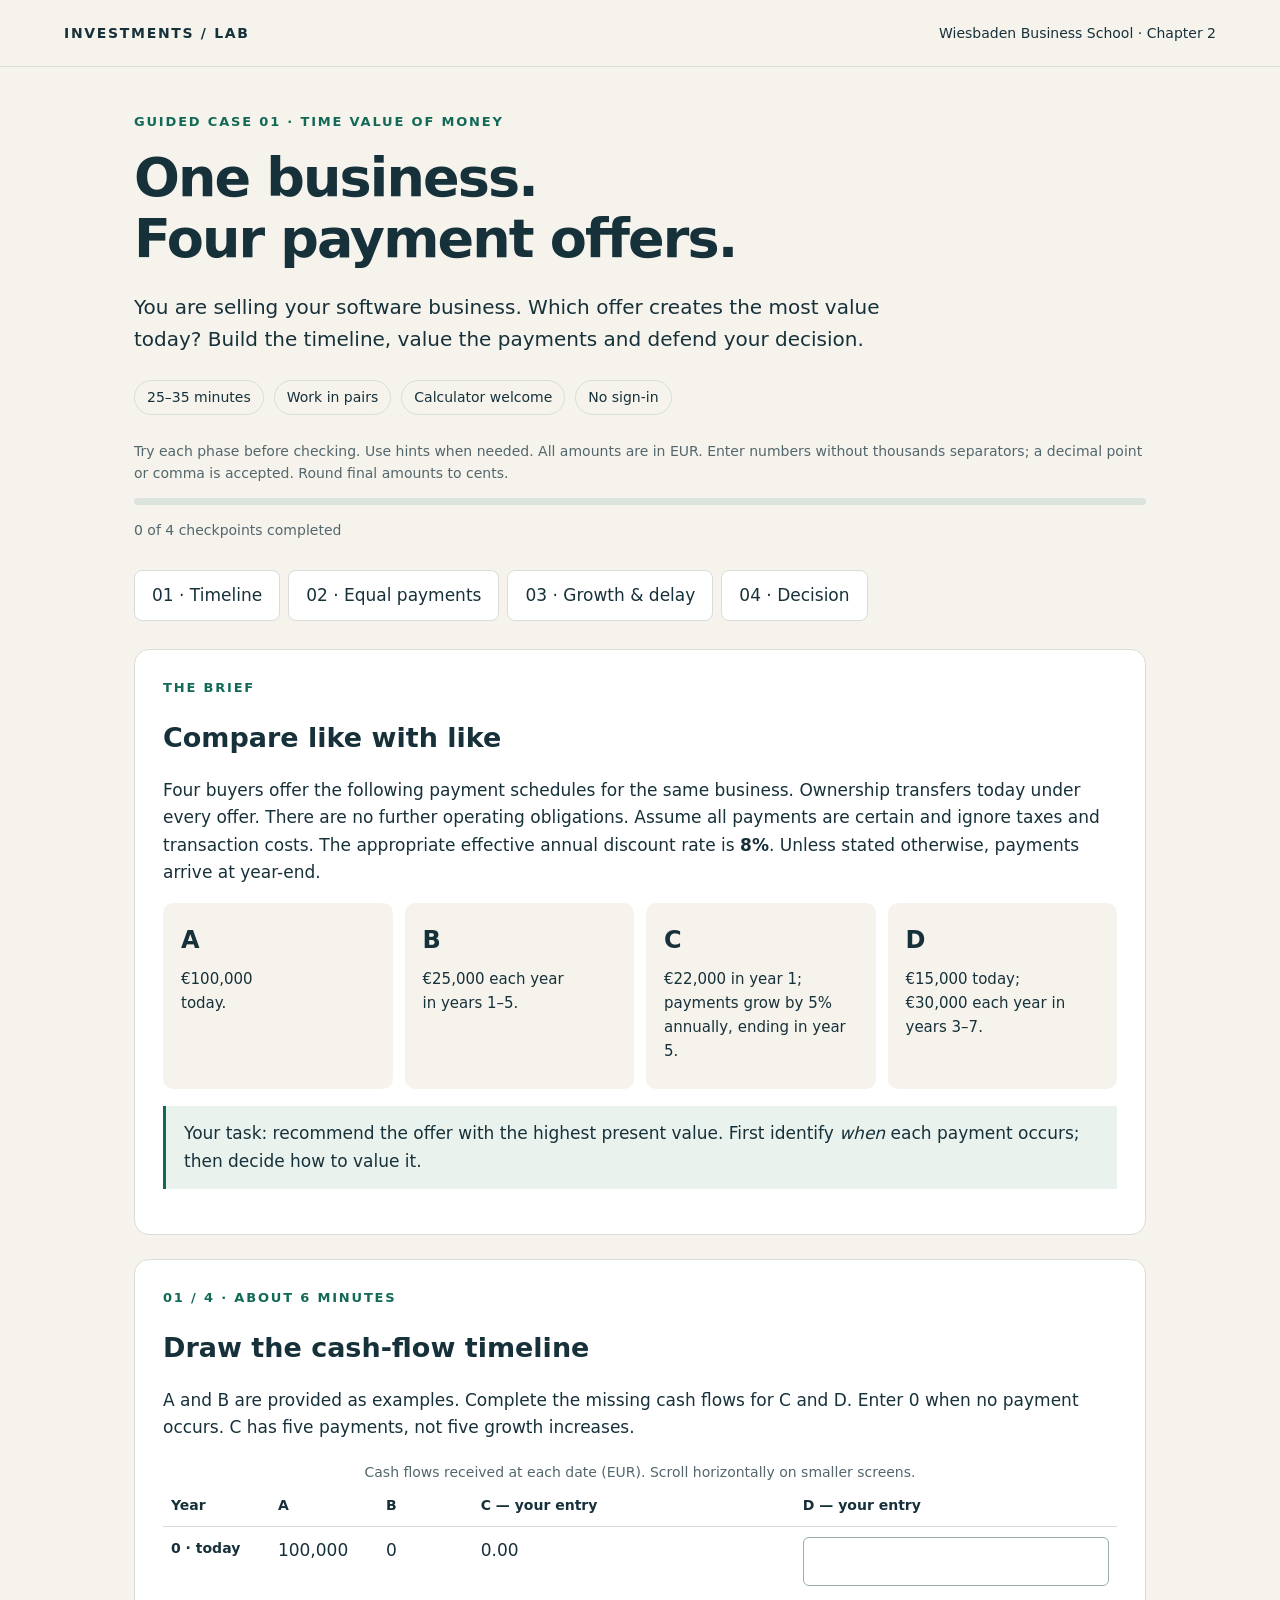
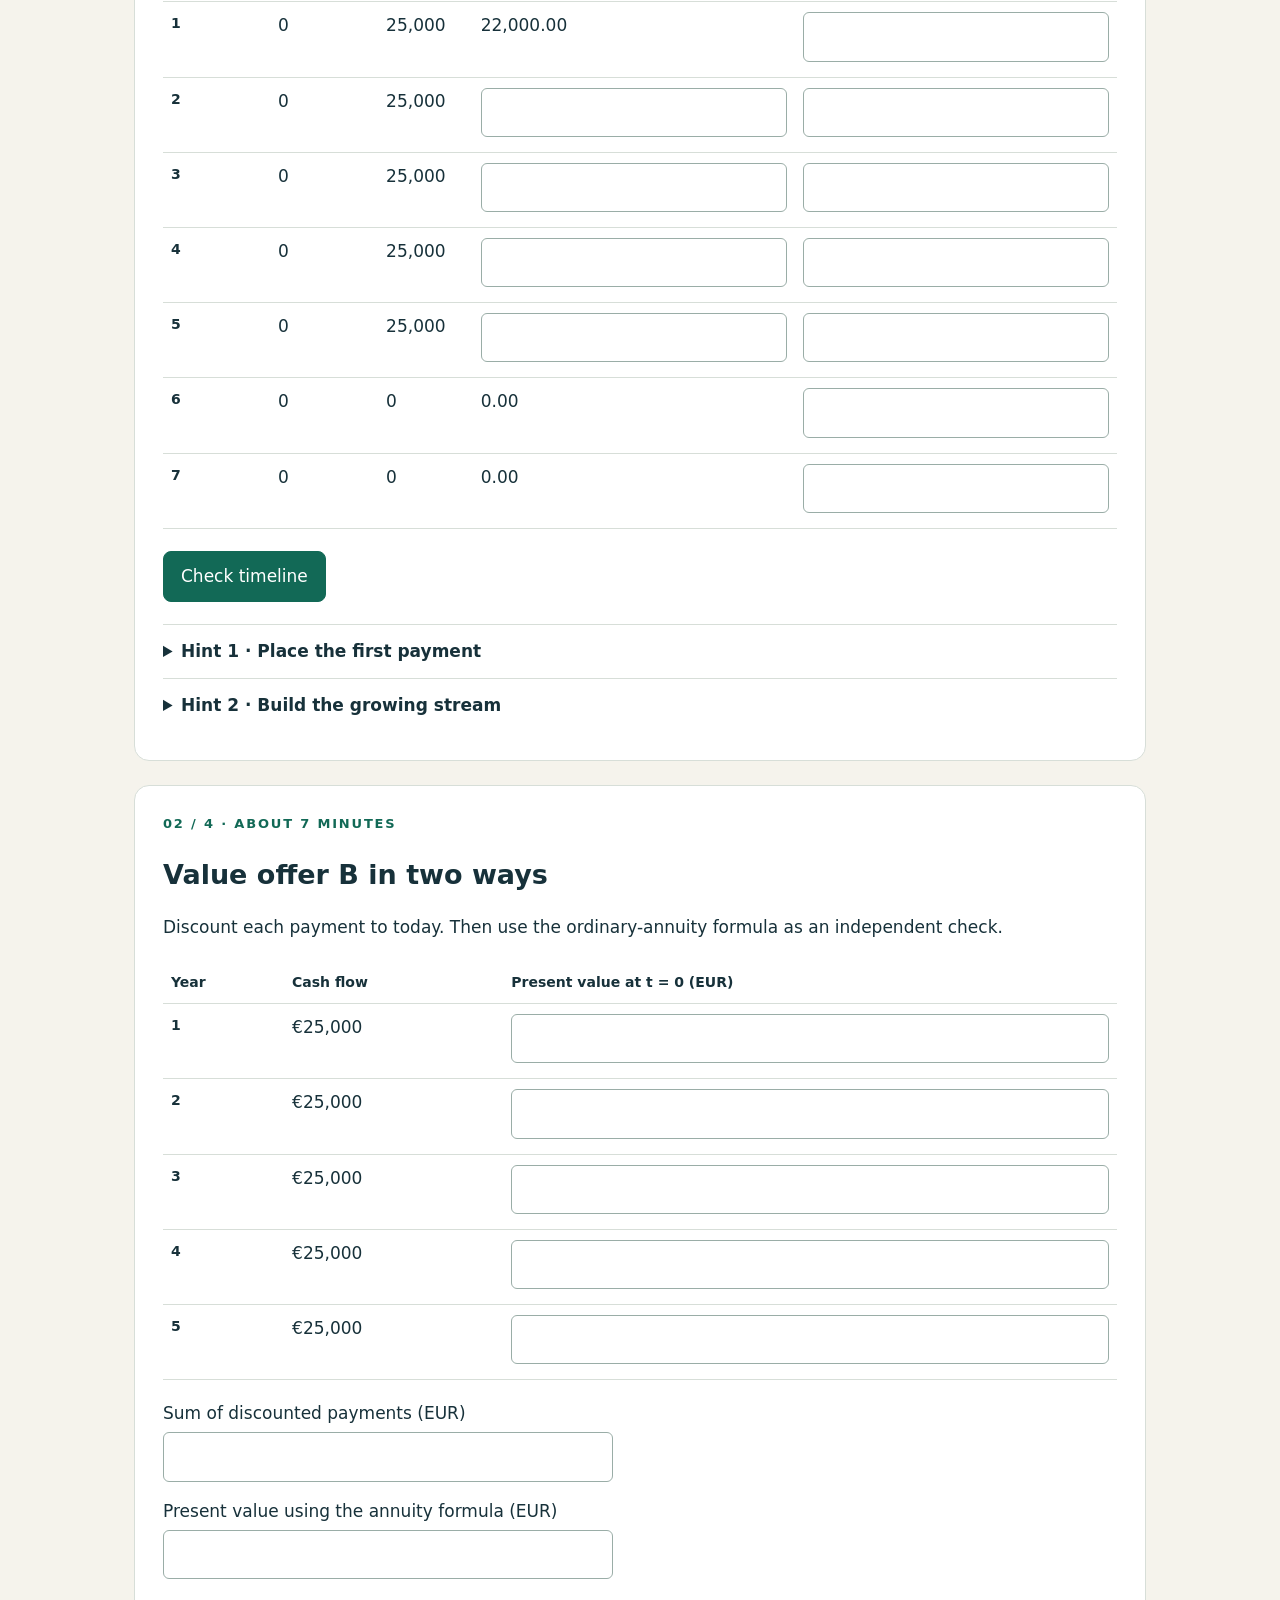
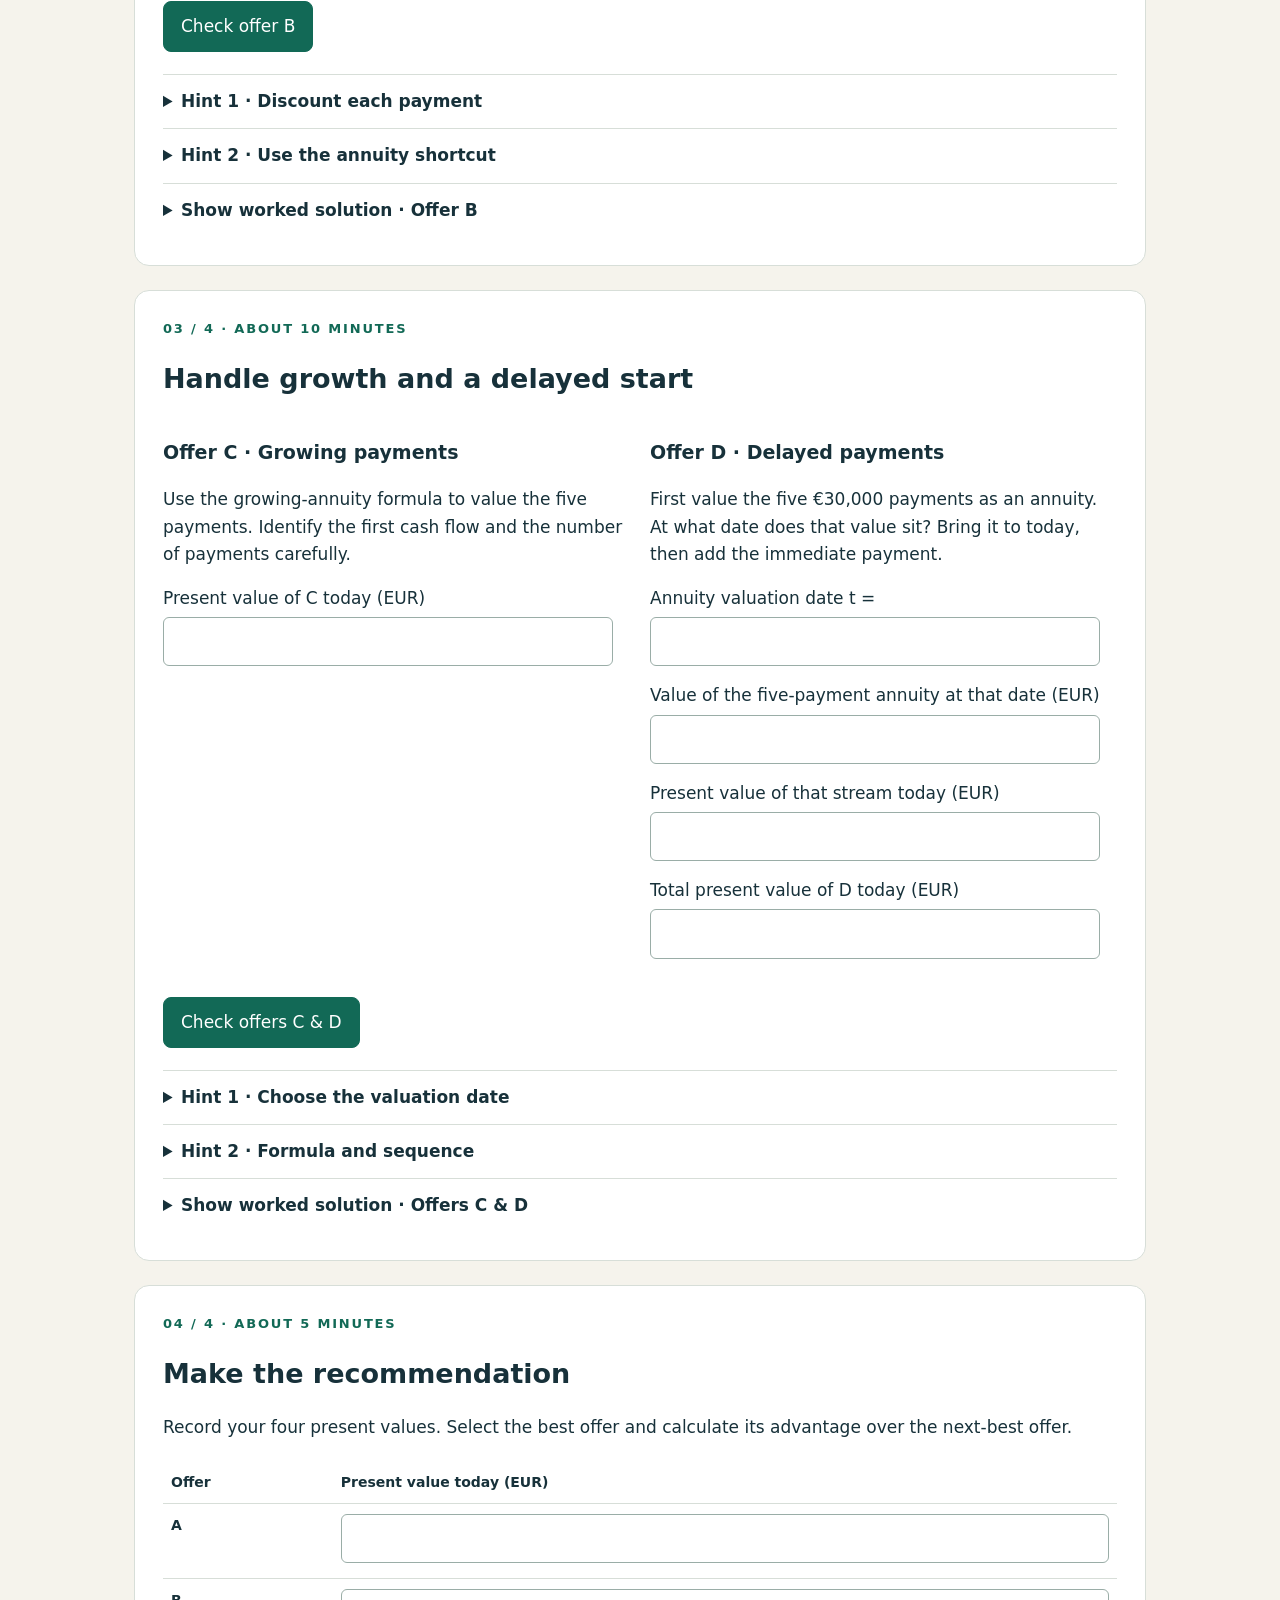
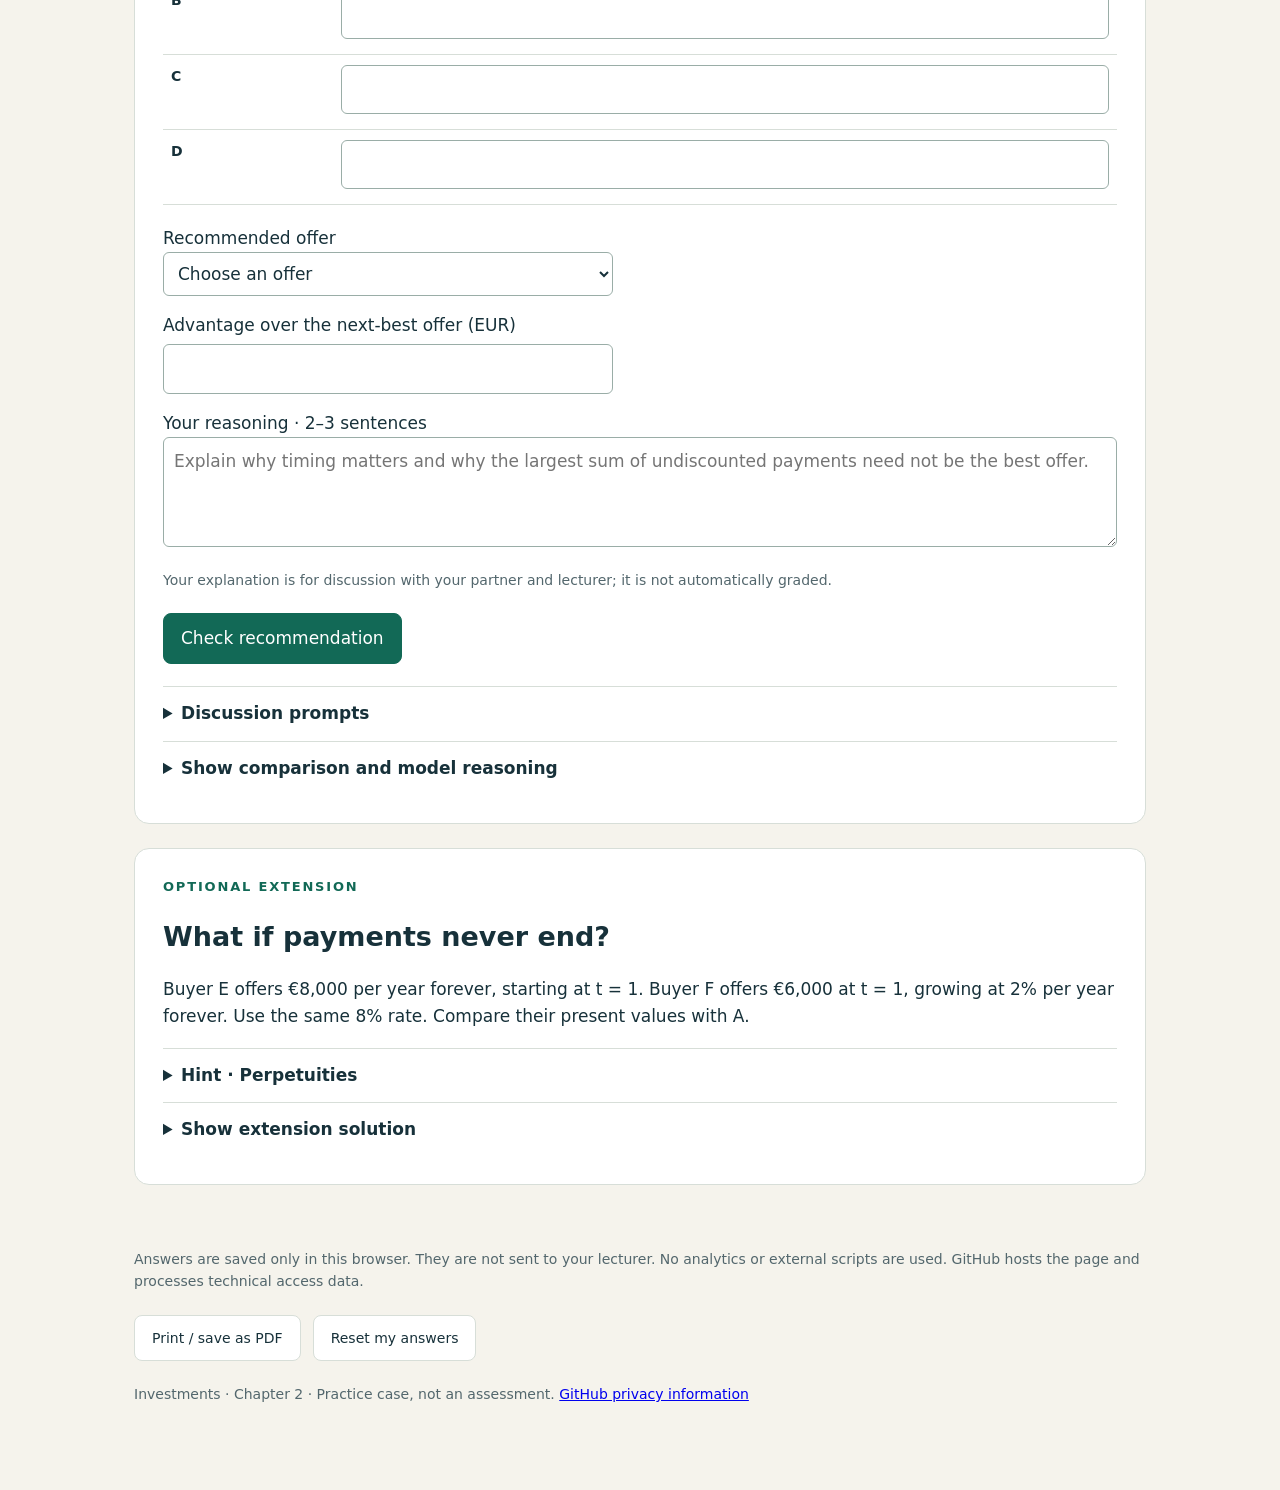
==== index.html @ 5e58e792 "Forward the previous URL to the standalone chapter page" ====
<!doctype html><html lang="en"><head><meta charset="utf-8"><meta name="viewport" content="width=device-width,initial-scale=1"><meta http-equiv="refresh" content="0;url=chapter2/"><title>Investments · Chapter 2</title><link rel="canonical" href="https://ffm777.github.io/investments-cases/chapter2/"></head><body><p><a href="chapter2/">Open the Chapter 2 case study</a></p></body></html>
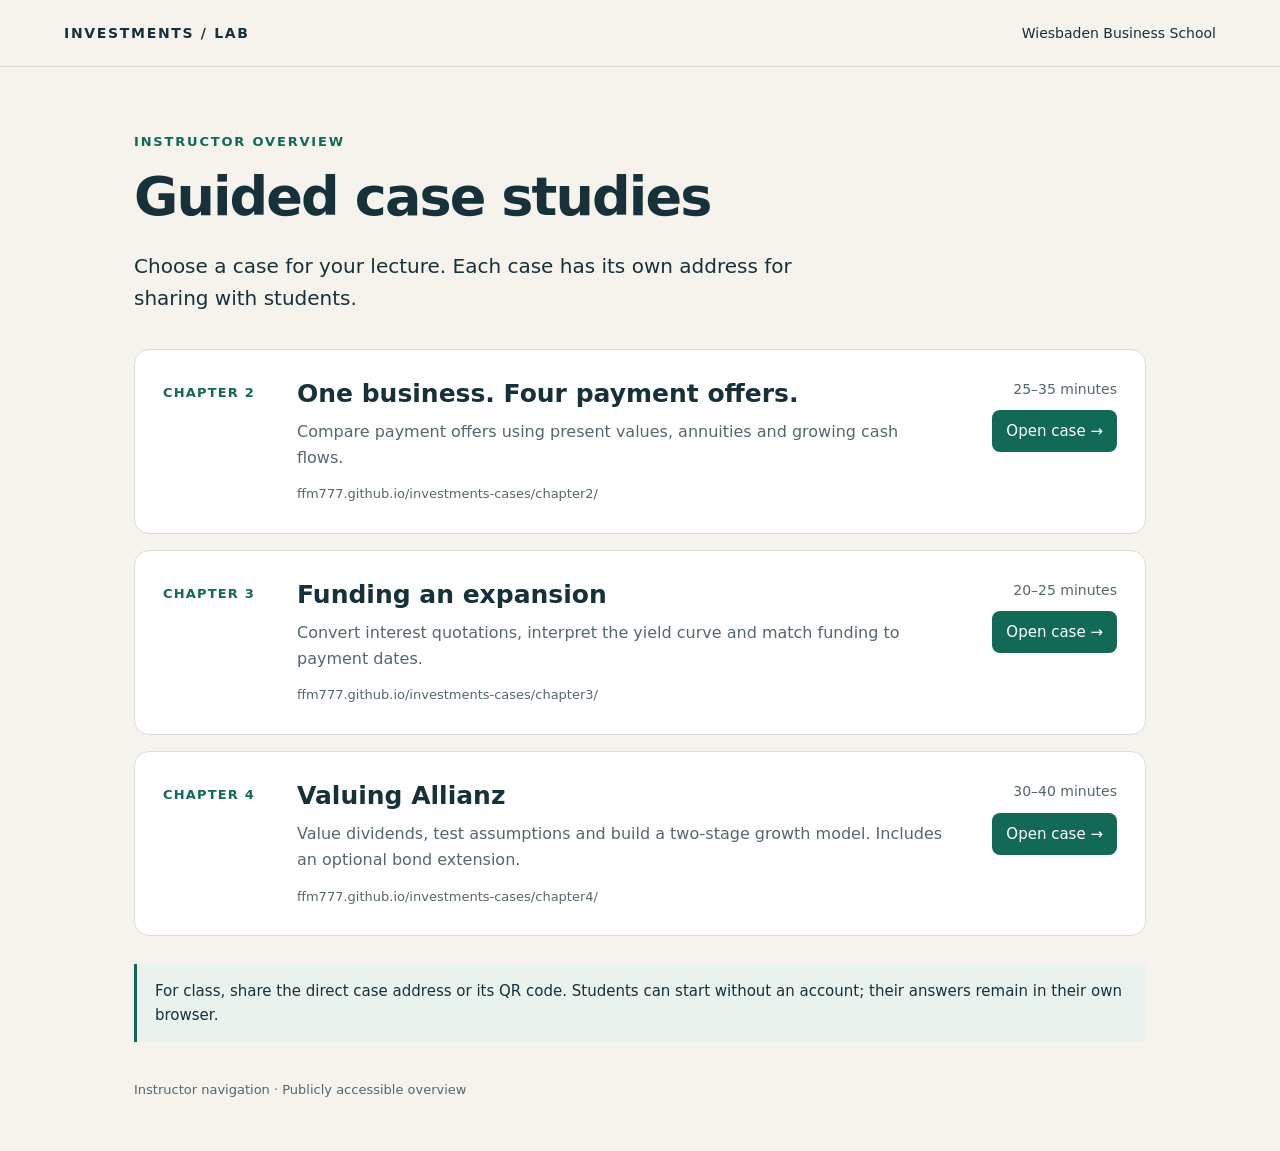
==== commit 93dcb760: "Replace root redirect with instructor case overview" ====
--- a/index.html
+++ b/index.html
@@ -1 +1,33 @@
-<!doctype html><html lang="en"><head><meta charset="utf-8"><meta name="viewport" content="width=device-width,initial-scale=1"><meta http-equiv="refresh" content="0;url=chapter2/"><title>Investments · Chapter 2</title><link rel="canonical" href="https://ffm777.github.io/investments-cases/chapter2/"></head><body><p><a href="chapter2/">Open the Chapter 2 case study</a></p></body></html>+<!doctype html>
+<html lang="en">
+<head>
+<meta charset="utf-8">
+<meta name="viewport" content="width=device-width,initial-scale=1">
+<meta name="robots" content="noindex,follow">
+<meta name="description" content="Instructor overview of the guided Investments cases at Wiesbaden Business School.">
+<title>Investments Lab · Instructor overview</title>
+<style>
+:root{--ink:#17313a;--muted:#53676d;--paper:#f5f3ec;--line:#d7ded8;--green:#126956;--light:#e9f2ed}*{box-sizing:border-box}body{margin:0;background:var(--paper);color:var(--ink);font:17px/1.6 system-ui,sans-serif}
+header{padding:22px max(5vw,20px);border-bottom:1px solid var(--line);display:flex;justify-content:space-between;gap:20px;font-size:14px}header strong{letter-spacing:.12em}
+main{max-width:1060px;margin:auto;padding:52px 24px 30px}.eyebrow{font-size:13px;text-transform:uppercase;letter-spacing:.14em;color:var(--green);font-weight:700}h1{font-size:clamp(34px,5vw,54px);line-height:1.12;letter-spacing:-.035em;margin:14px 0 22px}.lead{max-width:720px;font-size:20px;margin-bottom:35px}
+.cases{display:grid;gap:16px}.case{display:grid;grid-template-columns:110px 1fr 145px;gap:24px;align-items:start;padding:28px;background:white;border:1px solid var(--line);border-radius:15px;color:inherit;text-decoration:none;transition:border-color .15s,box-shadow .15s}.case:hover{border-color:var(--green);box-shadow:0 4px 16px #17313a0b}.case:focus-visible{outline:3px solid #c47f19;outline-offset:4px}
+.chapter{color:var(--green);font-size:13px;font-weight:700;letter-spacing:.09em;text-transform:uppercase;padding-top:5px}h2{font-size:25px;line-height:1.25;margin:0 0 10px}.description{margin:0;color:var(--muted);font-size:16px}.url{display:block;margin-top:14px;font-size:13px;color:var(--muted);overflow-wrap:anywhere}.action{text-align:right;display:flex;flex-direction:column;gap:10px;align-items:flex-end}.duration{font-size:14px;color:var(--muted)}.open{display:inline-block;background:var(--green);color:white;padding:9px 14px;border-radius:8px;font-size:15px;white-space:nowrap}
+.note{font-size:15px;background:var(--light);border-left:3px solid var(--green);padding:15px 18px;margin:28px 0}footer{font-size:13px;color:var(--muted);padding:10px 0 20px}
+@media(max-width:700px){main{padding:32px 16px}.case{grid-template-columns:1fr;gap:12px;padding:22px}.action{flex-direction:row;align-items:center;justify-content:space-between;text-align:left}.chapter{padding:0}header{font-size:12px}}@media(max-width:440px){header{flex-direction:column;gap:3px}}
+</style>
+</head>
+<body>
+<header><strong>INVESTMENTS / LAB</strong><span>Wiesbaden Business School</span></header>
+<main>
+<p class="eyebrow">Instructor overview</p><h1>Guided case studies</h1>
+<p class="lead">Choose a case for your lecture. Each case has its own address for sharing with students.</p>
+<nav class="cases" aria-label="Case studies by chapter">
+<a class="case" href="chapter2/" aria-label="Open Chapter 2: One business. Four payment offers."><span class="chapter">Chapter 2</span><div><h2>One business. Four payment offers.</h2><p class="description">Compare payment offers using present values, annuities and growing cash flows.</p><span class="url">ffm777.github.io/investments-cases/chapter2/</span></div><div class="action"><span class="duration">25–35 minutes</span><span class="open">Open case →</span></div></a>
+<a class="case" href="chapter3/" aria-label="Open Chapter 3: Funding an expansion"><span class="chapter">Chapter 3</span><div><h2>Funding an expansion</h2><p class="description">Convert interest quotations, interpret the yield curve and match funding to payment dates.</p><span class="url">ffm777.github.io/investments-cases/chapter3/</span></div><div class="action"><span class="duration">20–25 minutes</span><span class="open">Open case →</span></div></a>
+<a class="case" href="chapter4/" aria-label="Open Chapter 4: Valuing Allianz"><span class="chapter">Chapter 4</span><div><h2>Valuing Allianz</h2><p class="description">Value dividends, test assumptions and build a two-stage growth model. Includes an optional bond extension.</p><span class="url">ffm777.github.io/investments-cases/chapter4/</span></div><div class="action"><span class="duration">30–40 minutes</span><span class="open">Open case →</span></div></a>
+</nav>
+<p class="note">For class, share the direct case address or its QR code. Students can start without an account; their answers remain in their own browser.</p>
+<footer>Instructor navigation · Publicly accessible overview</footer>
+</main>
+</body>
+</html>
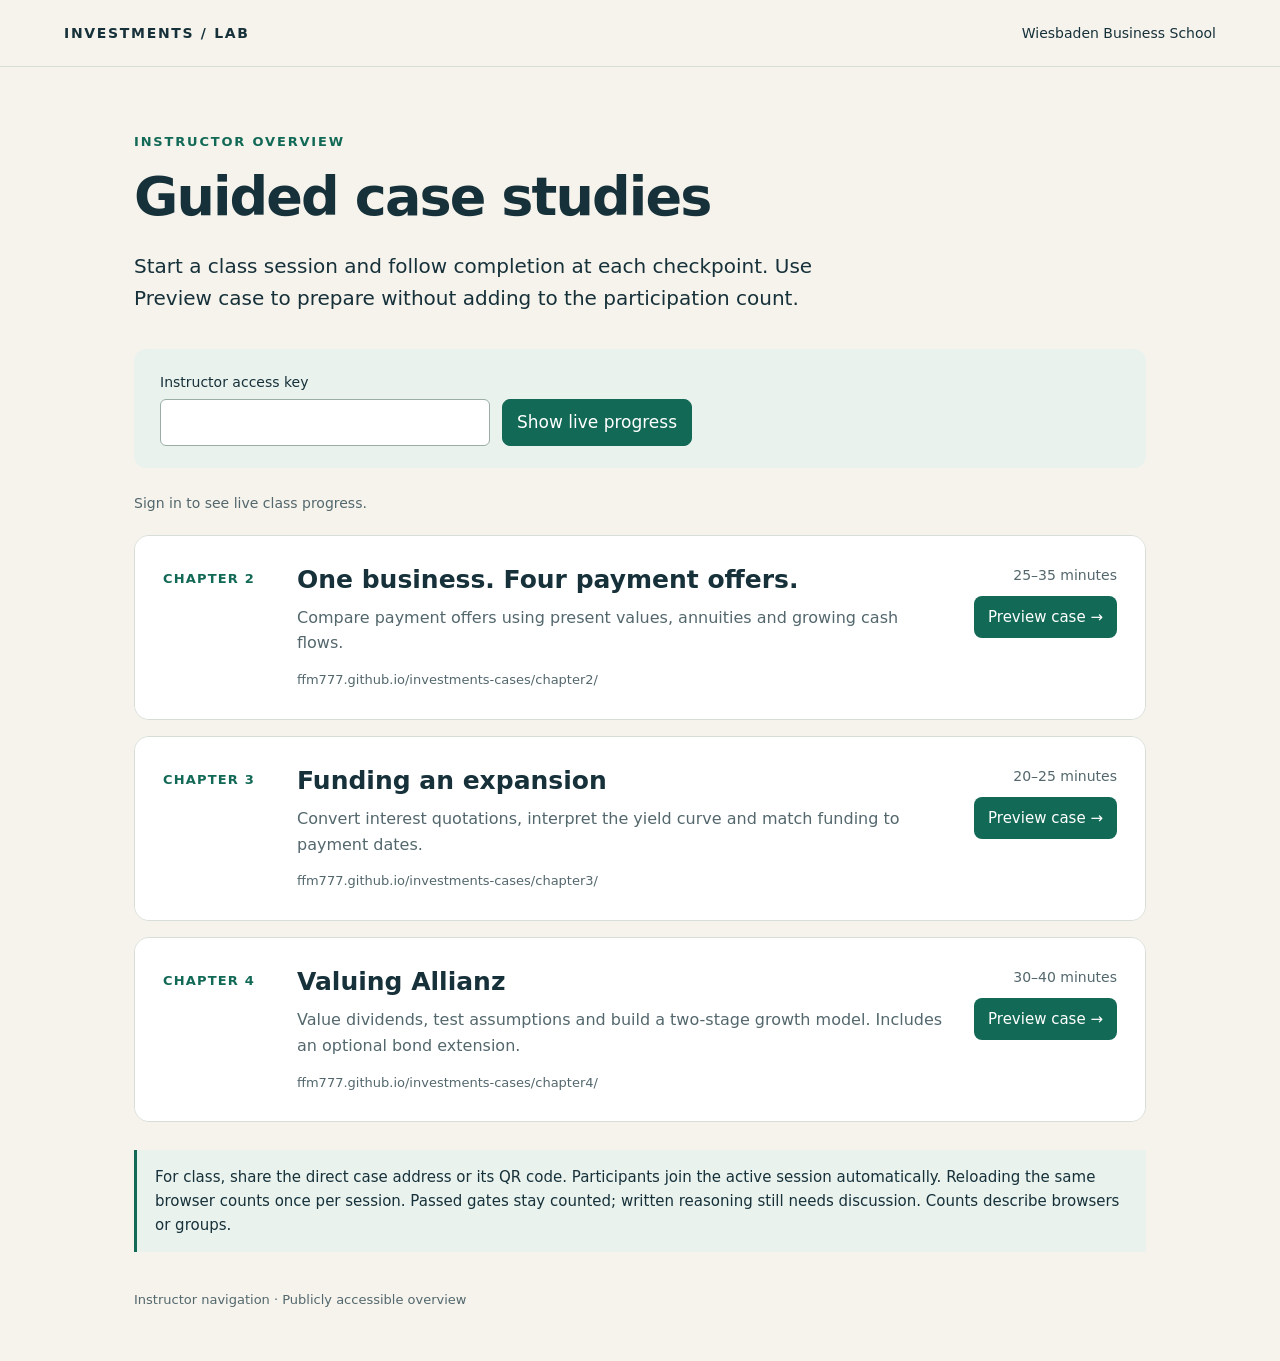
==== commit 7d157e93: "Add protected live instructor dashboard and anonymous per-session gate progress" ====
--- a/index.html
+++ b/index.html
@@ -15,19 +15,22 @@
 .note{font-size:15px;background:var(--light);border-left:3px solid var(--green);padding:15px 18px;margin:28px 0}footer{font-size:13px;color:var(--muted);padding:10px 0 20px}
 @media(max-width:700px){main{padding:32px 16px}.case{grid-template-columns:1fr;gap:12px;padding:22px}.action{flex-direction:row;align-items:center;justify-content:space-between;text-align:left}.chapter{padding:0}header{font-size:12px}}@media(max-width:440px){header{flex-direction:column;gap:3px}}
 </style>
+<link rel="stylesheet" href="shared/instructor-progress.css">
 </head>
 <body>
 <header><strong>INVESTMENTS / LAB</strong><span>Wiesbaden Business School</span></header>
 <main>
 <p class="eyebrow">Instructor overview</p><h1>Guided case studies</h1>
-<p class="lead">Choose a case for your lecture. Each case has its own address for sharing with students.</p>
-<nav class="cases" aria-label="Case studies by chapter">
+<p class="lead">Start a class session and follow completion at each checkpoint. Use Preview case to prepare without adding to the participation count.</p>
+<section id="instructorLogin"><form><div><label for="instructorKey">Instructor access key</label><input id="instructorKey" type="password" autocomplete="current-password" required></div><button type="submit">Show live progress</button></form></section><p id="liveConnection" role="status"></p><button type="button" id="signOut" hidden>Sign out</button><nav class="cases" aria-label="Case studies by chapter">
 <a class="case" href="chapter2/" aria-label="Open Chapter 2: One business. Four payment offers."><span class="chapter">Chapter 2</span><div><h2>One business. Four payment offers.</h2><p class="description">Compare payment offers using present values, annuities and growing cash flows.</p><span class="url">ffm777.github.io/investments-cases/chapter2/</span></div><div class="action"><span class="duration">25–35 minutes</span><span class="open">Open case →</span></div></a>
 <a class="case" href="chapter3/" aria-label="Open Chapter 3: Funding an expansion"><span class="chapter">Chapter 3</span><div><h2>Funding an expansion</h2><p class="description">Convert interest quotations, interpret the yield curve and match funding to payment dates.</p><span class="url">ffm777.github.io/investments-cases/chapter3/</span></div><div class="action"><span class="duration">20–25 minutes</span><span class="open">Open case →</span></div></a>
 <a class="case" href="chapter4/" aria-label="Open Chapter 4: Valuing Allianz"><span class="chapter">Chapter 4</span><div><h2>Valuing Allianz</h2><p class="description">Value dividends, test assumptions and build a two-stage growth model. Includes an optional bond extension.</p><span class="url">ffm777.github.io/investments-cases/chapter4/</span></div><div class="action"><span class="duration">30–40 minutes</span><span class="open">Open case →</span></div></a>
 </nav>
-<p class="note">For class, share the direct case address or its QR code. Students can start without an account; their answers remain in their own browser.</p>
+<p class="note">For class, share the direct case address or its QR code. Participants join the active session automatically. Reloading the same browser counts once per session. Passed gates stay counted; written reasoning still needs discussion. Counts describe browsers or groups.</p>
 <footer>Instructor navigation · Publicly accessible overview</footer>
 </main>
+<script src="shared/live-config.js"></script><script src="shared/instructor-progress.js"></script>
 </body>
 </html>
+
--- a/shared/instructor-progress.css
+++ b/shared/instructor-progress.css
@@ -0,0 +1 @@
+.case-wrap{background:white;border:1px solid var(--line);border-radius:15px;overflow:hidden}.case-wrap .case{border:0;border-radius:0}.live-panel{border-top:1px solid var(--line);padding:22px 28px;background:#fcfdfb}.live-panel[hidden],#instructorLogin[hidden]{display:none}.live-top{display:flex;justify-content:space-between;gap:16px;align-items:baseline;flex-wrap:wrap}.live-top h3{font-size:18px;margin:0}.live-count{font-size:16px;font-weight:650}.gates{display:grid;grid-template-columns:repeat(4,1fr);gap:18px;margin:18px 0}.gate strong{display:block;font-size:25px}.gate label{font-size:13px;display:block;color:var(--muted);min-height:42px}.gate progress{display:block;width:100%;height:9px;margin:8px 0;accent-color:var(--green)}.gate small{color:var(--muted);font-size:12px}.session-controls{display:flex;align-items:center;flex-wrap:wrap;gap:12px;margin-top:18px}.session-controls input{min-width:180px;max-width:320px;flex:1}.session-controls button,#instructorLogin button,#signOut{font:inherit;padding:9px 14px;border-radius:8px;border:1px solid var(--green);background:var(--green);color:white;cursor:pointer}button:disabled{opacity:.55;cursor:wait}input{font:inherit;padding:9px 12px;border:1px solid #9aada7;border-radius:6px}#instructorLogin{padding:22px 26px;background:var(--light);border-radius:12px;margin:24px 0}#instructorLogin label{display:block;font-size:14px;margin-bottom:6px}#instructorLogin form{display:flex;align-items:end;gap:12px;flex-wrap:wrap}#instructorLogin input{max-width:100%;width:330px}#liveConnection{font-size:14px;color:var(--muted);margin:10px 0 20px}.error{color:#a03719!important}.session-note,.live-message{font-size:13px;color:var(--muted)}.done-line{font-size:15px;margin:12px 0}.closed-label{color:#805c17}.live-message{min-height:21px}.preview-label{font-size:12px;color:var(--muted)}@media(max-width:650px){.gates{grid-template-columns:repeat(2,1fr)}.live-panel{padding:20px}.gate label{min-height:0}#instructorLogin input{width:100%}}
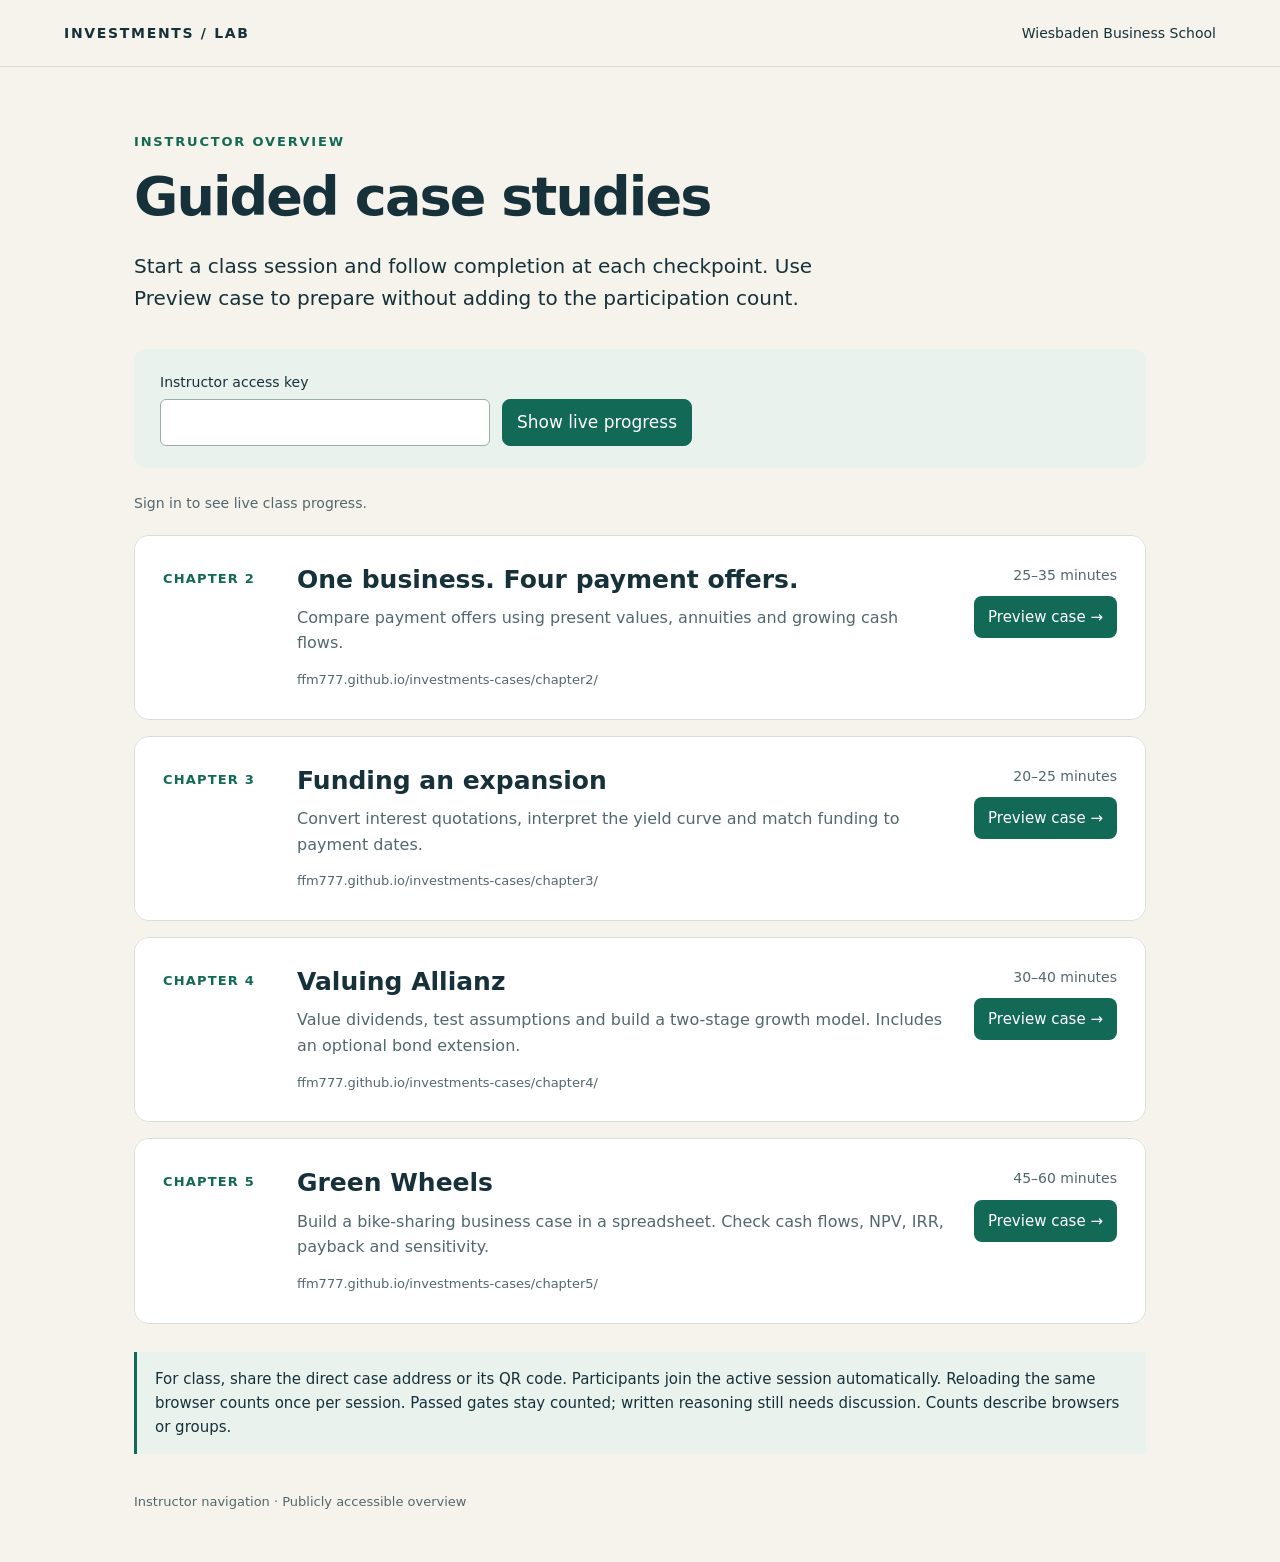
==== commit cd0ff2f0: "Add Chapter 5 Green Wheels spreadsheet case and four-gate live progress" ====
--- a/index.html
+++ b/index.html
@@ -26,6 +26,7 @@
 <a class="case" href="chapter2/" aria-label="Open Chapter 2: One business. Four payment offers."><span class="chapter">Chapter 2</span><div><h2>One business. Four payment offers.</h2><p class="description">Compare payment offers using present values, annuities and growing cash flows.</p><span class="url">ffm777.github.io/investments-cases/chapter2/</span></div><div class="action"><span class="duration">25–35 minutes</span><span class="open">Open case →</span></div></a>
 <a class="case" href="chapter3/" aria-label="Open Chapter 3: Funding an expansion"><span class="chapter">Chapter 3</span><div><h2>Funding an expansion</h2><p class="description">Convert interest quotations, interpret the yield curve and match funding to payment dates.</p><span class="url">ffm777.github.io/investments-cases/chapter3/</span></div><div class="action"><span class="duration">20–25 minutes</span><span class="open">Open case →</span></div></a>
 <a class="case" href="chapter4/" aria-label="Open Chapter 4: Valuing Allianz"><span class="chapter">Chapter 4</span><div><h2>Valuing Allianz</h2><p class="description">Value dividends, test assumptions and build a two-stage growth model. Includes an optional bond extension.</p><span class="url">ffm777.github.io/investments-cases/chapter4/</span></div><div class="action"><span class="duration">30–40 minutes</span><span class="open">Open case →</span></div></a>
+<a class="case" href="chapter5/" aria-label="Open Chapter 5: Green Wheels"><span class="chapter">Chapter 5</span><div><h2>Green Wheels</h2><p class="description">Build a bike-sharing business case in a spreadsheet. Check cash flows, NPV, IRR, payback and sensitivity.</p><span class="url">ffm777.github.io/investments-cases/chapter5/</span></div><div class="action"><span class="duration">45–60 minutes</span><span class="open">Open case →</span></div></a>
 </nav>
 <p class="note">For class, share the direct case address or its QR code. Participants join the active session automatically. Reloading the same browser counts once per session. Passed gates stay counted; written reasoning still needs discussion. Counts describe browsers or groups.</p>
 <footer>Instructor navigation · Publicly accessible overview</footer>
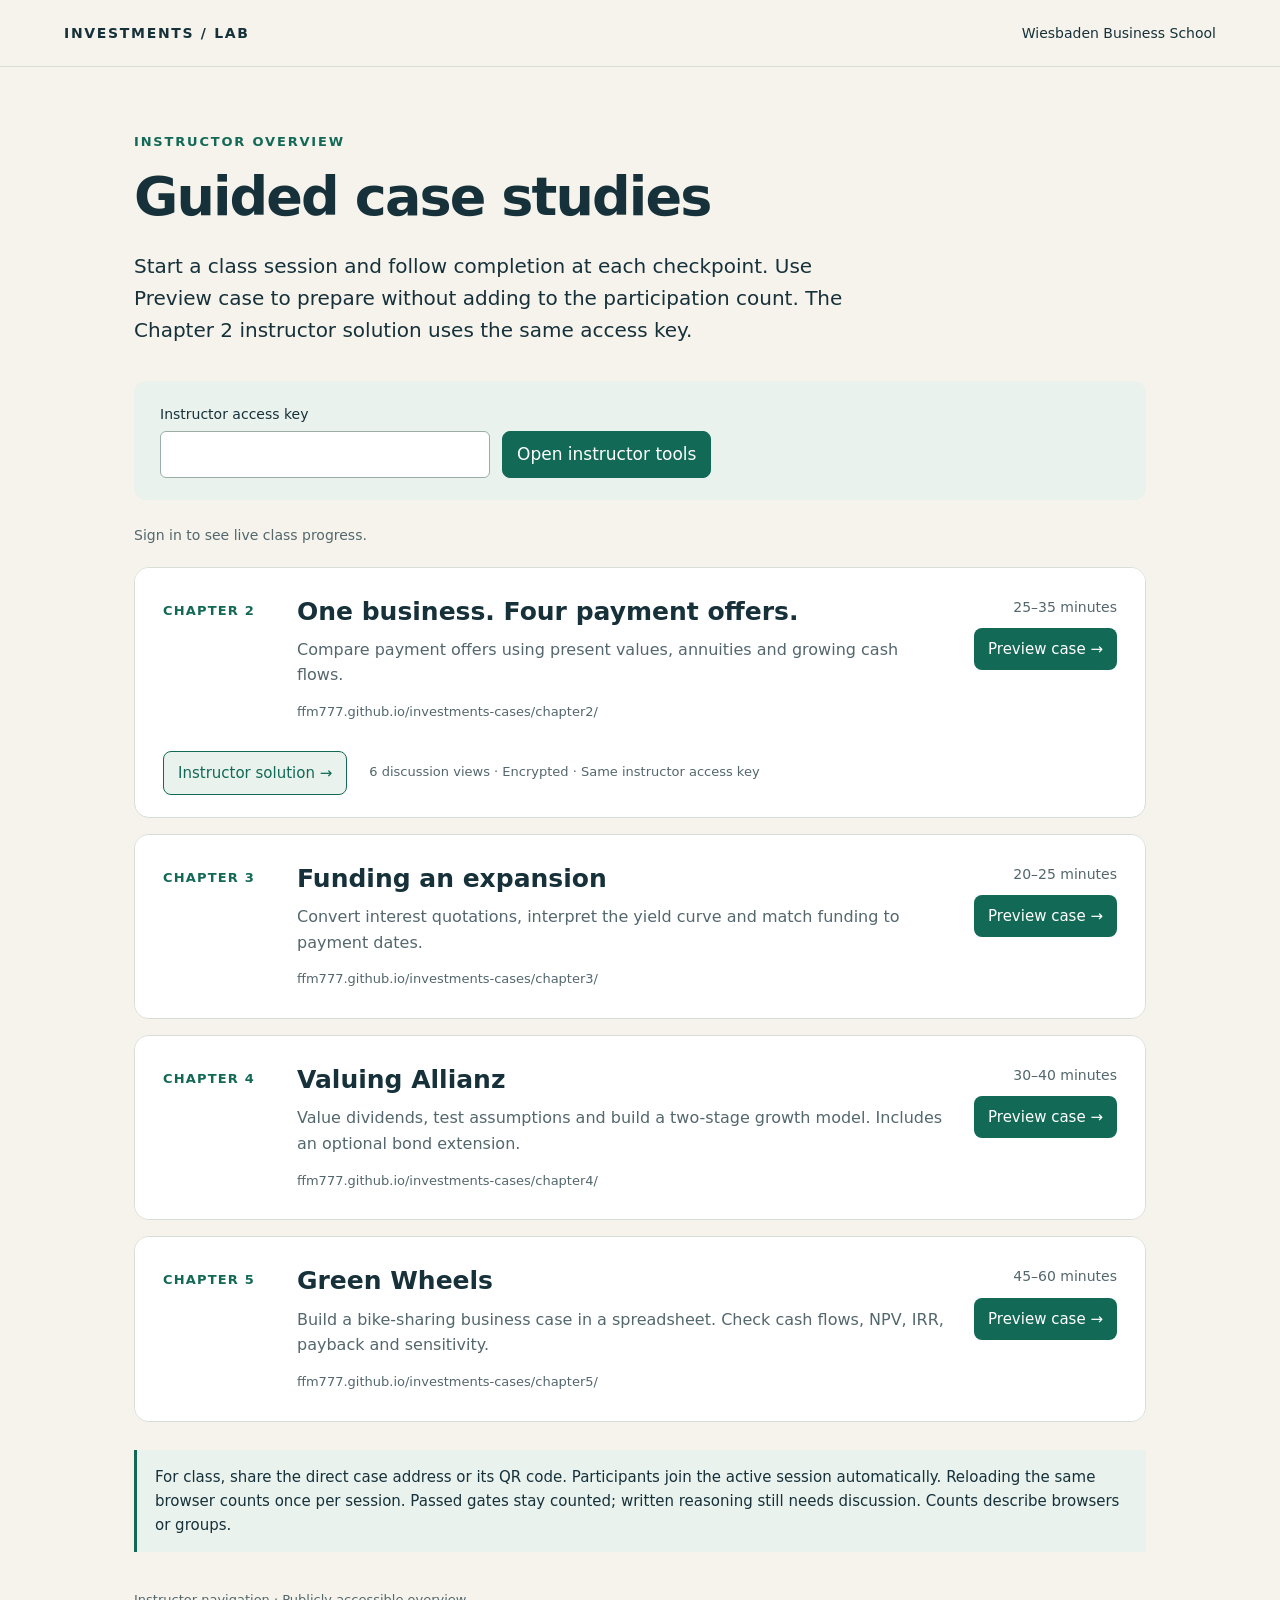
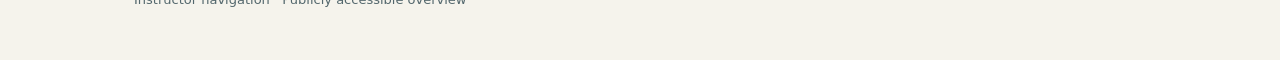
==== commit 228eb361: "Add encrypted Chapter 2 instructor solution with staged classroom presentation and handout" ====
--- a/index.html
+++ b/index.html
@@ -21,9 +21,9 @@
 <header><strong>INVESTMENTS / LAB</strong><span>Wiesbaden Business School</span></header>
 <main>
 <p class="eyebrow">Instructor overview</p><h1>Guided case studies</h1>
-<p class="lead">Start a class session and follow completion at each checkpoint. Use Preview case to prepare without adding to the participation count.</p>
-<section id="instructorLogin"><form><div><label for="instructorKey">Instructor access key</label><input id="instructorKey" type="password" autocomplete="current-password" required></div><button type="submit">Show live progress</button></form></section><p id="liveConnection" role="status"></p><button type="button" id="signOut" hidden>Sign out</button><nav class="cases" aria-label="Case studies by chapter">
-<a class="case" href="chapter2/" aria-label="Open Chapter 2: One business. Four payment offers."><span class="chapter">Chapter 2</span><div><h2>One business. Four payment offers.</h2><p class="description">Compare payment offers using present values, annuities and growing cash flows.</p><span class="url">ffm777.github.io/investments-cases/chapter2/</span></div><div class="action"><span class="duration">25–35 minutes</span><span class="open">Open case →</span></div></a>
+<p class="lead">Start a class session and follow completion at each checkpoint. Use Preview case to prepare without adding to the participation count. The Chapter 2 instructor solution uses the same access key.</p>
+<section id="instructorLogin"><form><div><label for="instructorKey">Instructor access key</label><input id="instructorKey" type="password" autocomplete="current-password" required></div><button type="submit">Open instructor tools</button></form></section><p id="liveConnection" role="status"></p><button type="button" id="signOut" hidden>Sign out</button><nav class="cases" aria-label="Case studies by chapter">
+<a class="case" href="chapter2/" data-solution="chapter2/solution/" aria-label="Open Chapter 2: One business. Four payment offers."><span class="chapter">Chapter 2</span><div><h2>One business. Four payment offers.</h2><p class="description">Compare payment offers using present values, annuities and growing cash flows.</p><span class="url">ffm777.github.io/investments-cases/chapter2/</span></div><div class="action"><span class="duration">25–35 minutes</span><span class="open">Open case →</span></div></a>
 <a class="case" href="chapter3/" aria-label="Open Chapter 3: Funding an expansion"><span class="chapter">Chapter 3</span><div><h2>Funding an expansion</h2><p class="description">Convert interest quotations, interpret the yield curve and match funding to payment dates.</p><span class="url">ffm777.github.io/investments-cases/chapter3/</span></div><div class="action"><span class="duration">20–25 minutes</span><span class="open">Open case →</span></div></a>
 <a class="case" href="chapter4/" aria-label="Open Chapter 4: Valuing Allianz"><span class="chapter">Chapter 4</span><div><h2>Valuing Allianz</h2><p class="description">Value dividends, test assumptions and build a two-stage growth model. Includes an optional bond extension.</p><span class="url">ffm777.github.io/investments-cases/chapter4/</span></div><div class="action"><span class="duration">30–40 minutes</span><span class="open">Open case →</span></div></a>
 <a class="case" href="chapter5/" aria-label="Open Chapter 5: Green Wheels"><span class="chapter">Chapter 5</span><div><h2>Green Wheels</h2><p class="description">Build a bike-sharing business case in a spreadsheet. Check cash flows, NPV, IRR, payback and sensitivity.</p><span class="url">ffm777.github.io/investments-cases/chapter5/</span></div><div class="action"><span class="duration">45–60 minutes</span><span class="open">Open case →</span></div></a>
--- a/shared/instructor-progress.css
+++ b/shared/instructor-progress.css
@@ -1 +1,3 @@
 .case-wrap{background:white;border:1px solid var(--line);border-radius:15px;overflow:hidden}.case-wrap .case{border:0;border-radius:0}.live-panel{border-top:1px solid var(--line);padding:22px 28px;background:#fcfdfb}.live-panel[hidden],#instructorLogin[hidden]{display:none}.live-top{display:flex;justify-content:space-between;gap:16px;align-items:baseline;flex-wrap:wrap}.live-top h3{font-size:18px;margin:0}.live-count{font-size:16px;font-weight:650}.gates{display:grid;grid-template-columns:repeat(4,1fr);gap:18px;margin:18px 0}.gate strong{display:block;font-size:25px}.gate label{font-size:13px;display:block;color:var(--muted);min-height:42px}.gate progress{display:block;width:100%;height:9px;margin:8px 0;accent-color:var(--green)}.gate small{color:var(--muted);font-size:12px}.session-controls{display:flex;align-items:center;flex-wrap:wrap;gap:12px;margin-top:18px}.session-controls input{min-width:180px;max-width:320px;flex:1}.session-controls button,#instructorLogin button,#signOut{font:inherit;padding:9px 14px;border-radius:8px;border:1px solid var(--green);background:var(--green);color:white;cursor:pointer}button:disabled{opacity:.55;cursor:wait}input{font:inherit;padding:9px 12px;border:1px solid #9aada7;border-radius:6px}#instructorLogin{padding:22px 26px;background:var(--light);border-radius:12px;margin:24px 0}#instructorLogin label{display:block;font-size:14px;margin-bottom:6px}#instructorLogin form{display:flex;align-items:end;gap:12px;flex-wrap:wrap}#instructorLogin input{max-width:100%;width:330px}#liveConnection{font-size:14px;color:var(--muted);margin:10px 0 20px}.error{color:#a03719!important}.session-note,.live-message{font-size:13px;color:var(--muted)}.done-line{font-size:15px;margin:12px 0}.closed-label{color:#805c17}.live-message{min-height:21px}.preview-label{font-size:12px;color:var(--muted)}@media(max-width:650px){.gates{grid-template-columns:repeat(2,1fr)}.live-panel{padding:20px}.gate label{min-height:0}#instructorLogin input{width:100%}}
+
+.solution-access{display:flex;gap:12px 22px;align-items:center;flex-wrap:wrap;padding:0 28px 22px}.solution-access a{display:inline-block;font-size:15px;padding:9px 14px;border:1px solid var(--green);border-radius:8px;color:var(--green);text-decoration:none;background:var(--light)}.solution-access a:hover{background:#dbece2}.solution-access a:focus-visible{outline:3px solid #c47f19;outline-offset:3px}.solution-access span{font-size:13px;color:var(--muted)}@media(max-width:650px){.solution-access{padding:0 22px 20px}}
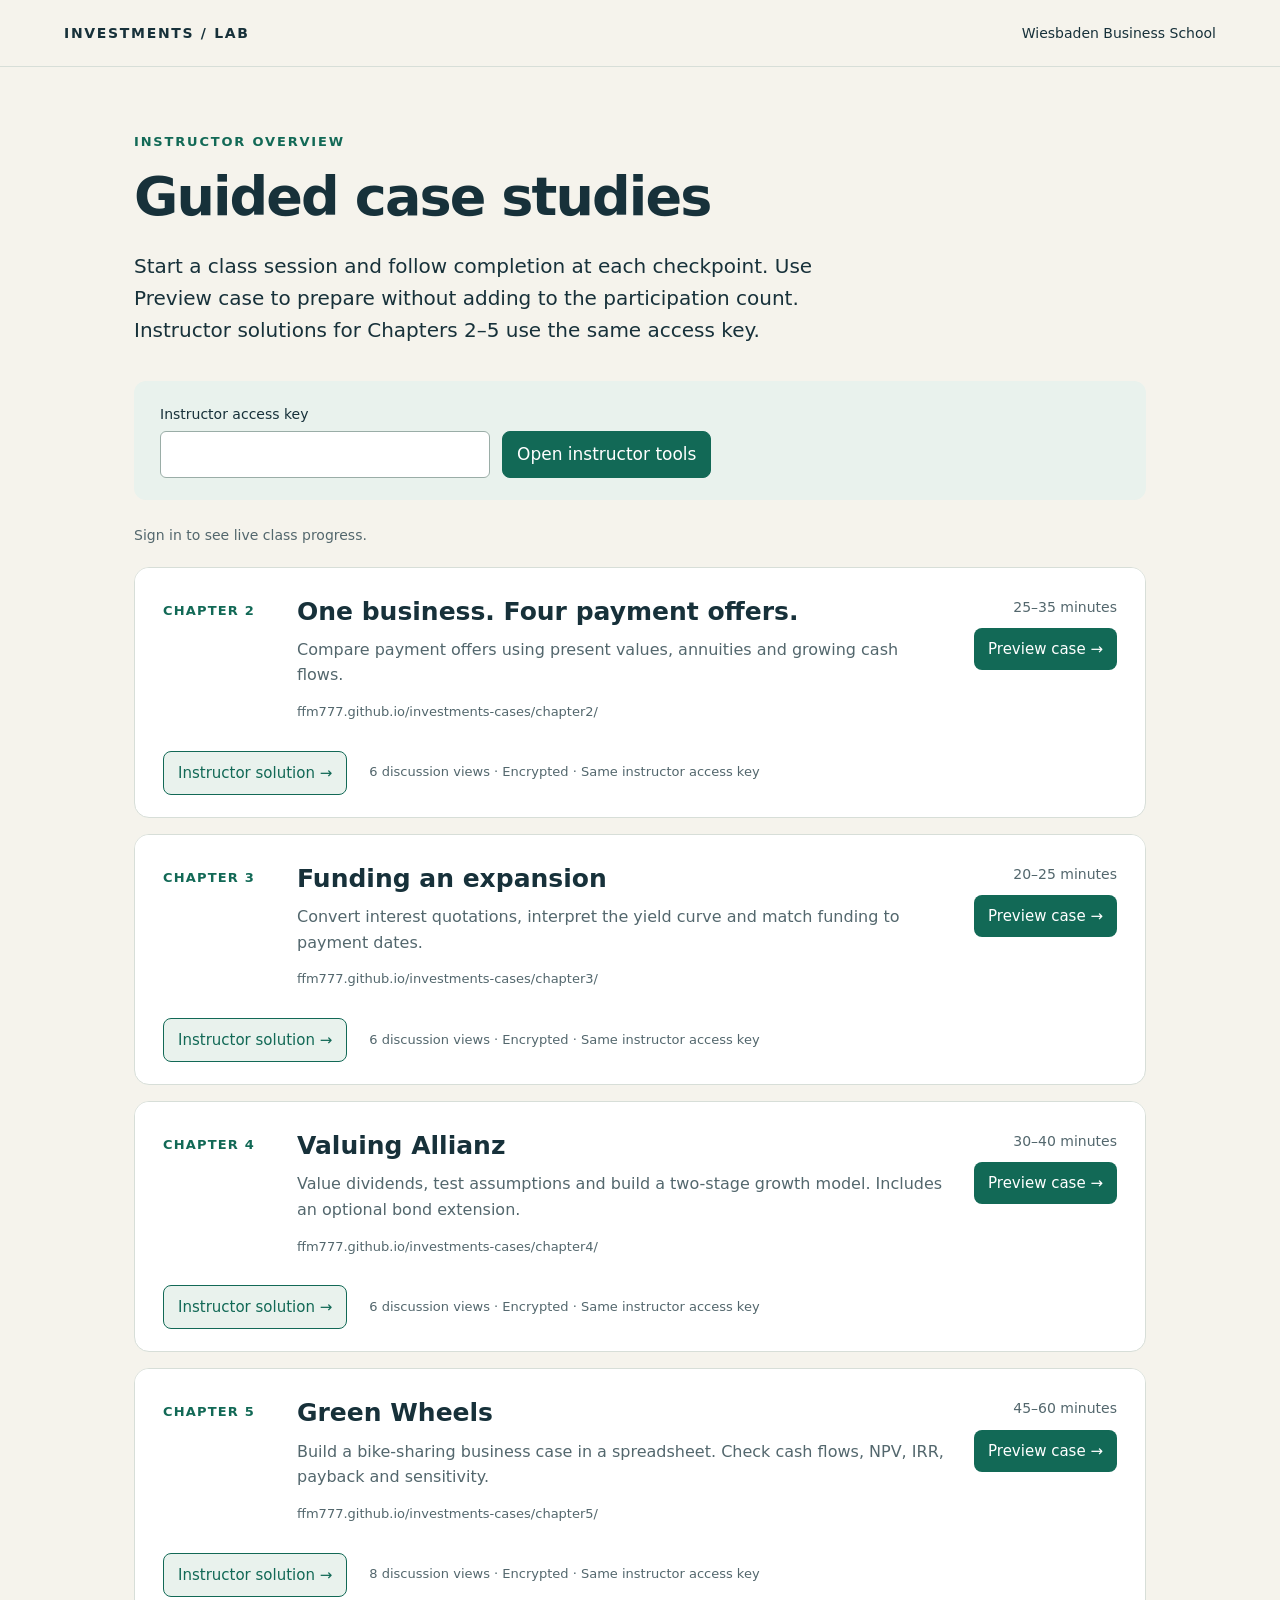
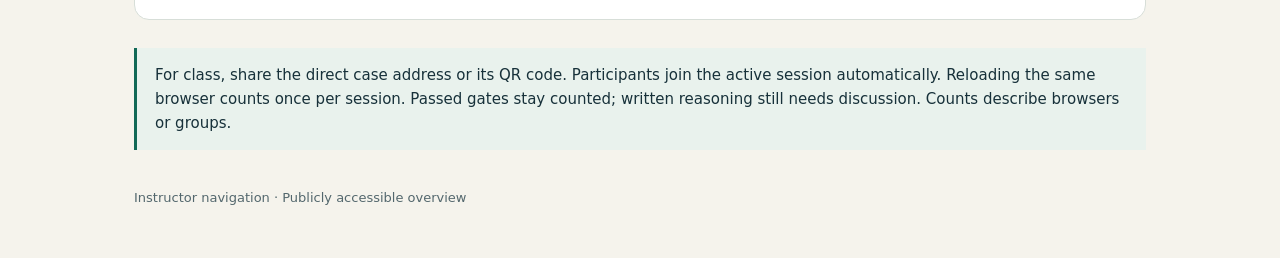
==== commit 374ef329: "Add protected instructor solutions for Chapters 2–5" ====
--- a/index.html
+++ b/index.html
@@ -21,12 +21,12 @@
 <header><strong>INVESTMENTS / LAB</strong><span>Wiesbaden Business School</span></header>
 <main>
 <p class="eyebrow">Instructor overview</p><h1>Guided case studies</h1>
-<p class="lead">Start a class session and follow completion at each checkpoint. Use Preview case to prepare without adding to the participation count. The Chapter 2 instructor solution uses the same access key.</p>
+<p class="lead">Start a class session and follow completion at each checkpoint. Use Preview case to prepare without adding to the participation count. Instructor solutions for Chapters 2–5 use the same access key.</p>
 <section id="instructorLogin"><form><div><label for="instructorKey">Instructor access key</label><input id="instructorKey" type="password" autocomplete="current-password" required></div><button type="submit">Open instructor tools</button></form></section><p id="liveConnection" role="status"></p><button type="button" id="signOut" hidden>Sign out</button><nav class="cases" aria-label="Case studies by chapter">
-<a class="case" href="chapter2/" data-solution="chapter2/solution/" aria-label="Open Chapter 2: One business. Four payment offers."><span class="chapter">Chapter 2</span><div><h2>One business. Four payment offers.</h2><p class="description">Compare payment offers using present values, annuities and growing cash flows.</p><span class="url">ffm777.github.io/investments-cases/chapter2/</span></div><div class="action"><span class="duration">25–35 minutes</span><span class="open">Open case →</span></div></a>
-<a class="case" href="chapter3/" aria-label="Open Chapter 3: Funding an expansion"><span class="chapter">Chapter 3</span><div><h2>Funding an expansion</h2><p class="description">Convert interest quotations, interpret the yield curve and match funding to payment dates.</p><span class="url">ffm777.github.io/investments-cases/chapter3/</span></div><div class="action"><span class="duration">20–25 minutes</span><span class="open">Open case →</span></div></a>
-<a class="case" href="chapter4/" aria-label="Open Chapter 4: Valuing Allianz"><span class="chapter">Chapter 4</span><div><h2>Valuing Allianz</h2><p class="description">Value dividends, test assumptions and build a two-stage growth model. Includes an optional bond extension.</p><span class="url">ffm777.github.io/investments-cases/chapter4/</span></div><div class="action"><span class="duration">30–40 minutes</span><span class="open">Open case →</span></div></a>
-<a class="case" href="chapter5/" aria-label="Open Chapter 5: Green Wheels"><span class="chapter">Chapter 5</span><div><h2>Green Wheels</h2><p class="description">Build a bike-sharing business case in a spreadsheet. Check cash flows, NPV, IRR, payback and sensitivity.</p><span class="url">ffm777.github.io/investments-cases/chapter5/</span></div><div class="action"><span class="duration">45–60 minutes</span><span class="open">Open case →</span></div></a>
+<a class="case" href="chapter2/" data-solution="chapter2/solution/" data-solution-views="6" aria-label="Open Chapter 2: One business. Four payment offers."><span class="chapter">Chapter 2</span><div><h2>One business. Four payment offers.</h2><p class="description">Compare payment offers using present values, annuities and growing cash flows.</p><span class="url">ffm777.github.io/investments-cases/chapter2/</span></div><div class="action"><span class="duration">25–35 minutes</span><span class="open">Open case →</span></div></a>
+<a class="case" href="chapter3/" data-solution="chapter3/solution/" data-solution-views="6" aria-label="Open Chapter 3: Funding an expansion"><span class="chapter">Chapter 3</span><div><h2>Funding an expansion</h2><p class="description">Convert interest quotations, interpret the yield curve and match funding to payment dates.</p><span class="url">ffm777.github.io/investments-cases/chapter3/</span></div><div class="action"><span class="duration">20–25 minutes</span><span class="open">Open case →</span></div></a>
+<a class="case" href="chapter4/" data-solution="chapter4/solution/" data-solution-views="6" aria-label="Open Chapter 4: Valuing Allianz"><span class="chapter">Chapter 4</span><div><h2>Valuing Allianz</h2><p class="description">Value dividends, test assumptions and build a two-stage growth model. Includes an optional bond extension.</p><span class="url">ffm777.github.io/investments-cases/chapter4/</span></div><div class="action"><span class="duration">30–40 minutes</span><span class="open">Open case →</span></div></a>
+<a class="case" href="chapter5/" data-solution="chapter5/solution/" data-solution-views="8" aria-label="Open Chapter 5: Green Wheels"><span class="chapter">Chapter 5</span><div><h2>Green Wheels</h2><p class="description">Build a bike-sharing business case in a spreadsheet. Check cash flows, NPV, IRR, payback and sensitivity.</p><span class="url">ffm777.github.io/investments-cases/chapter5/</span></div><div class="action"><span class="duration">45–60 minutes</span><span class="open">Open case →</span></div></a>
 </nav>
 <p class="note">For class, share the direct case address or its QR code. Participants join the active session automatically. Reloading the same browser counts once per session. Passed gates stay counted; written reasoning still needs discussion. Counts describe browsers or groups.</p>
 <footer>Instructor navigation · Publicly accessible overview</footer>
@@ -35,3 +35,4 @@
 </body>
 </html>
 
+
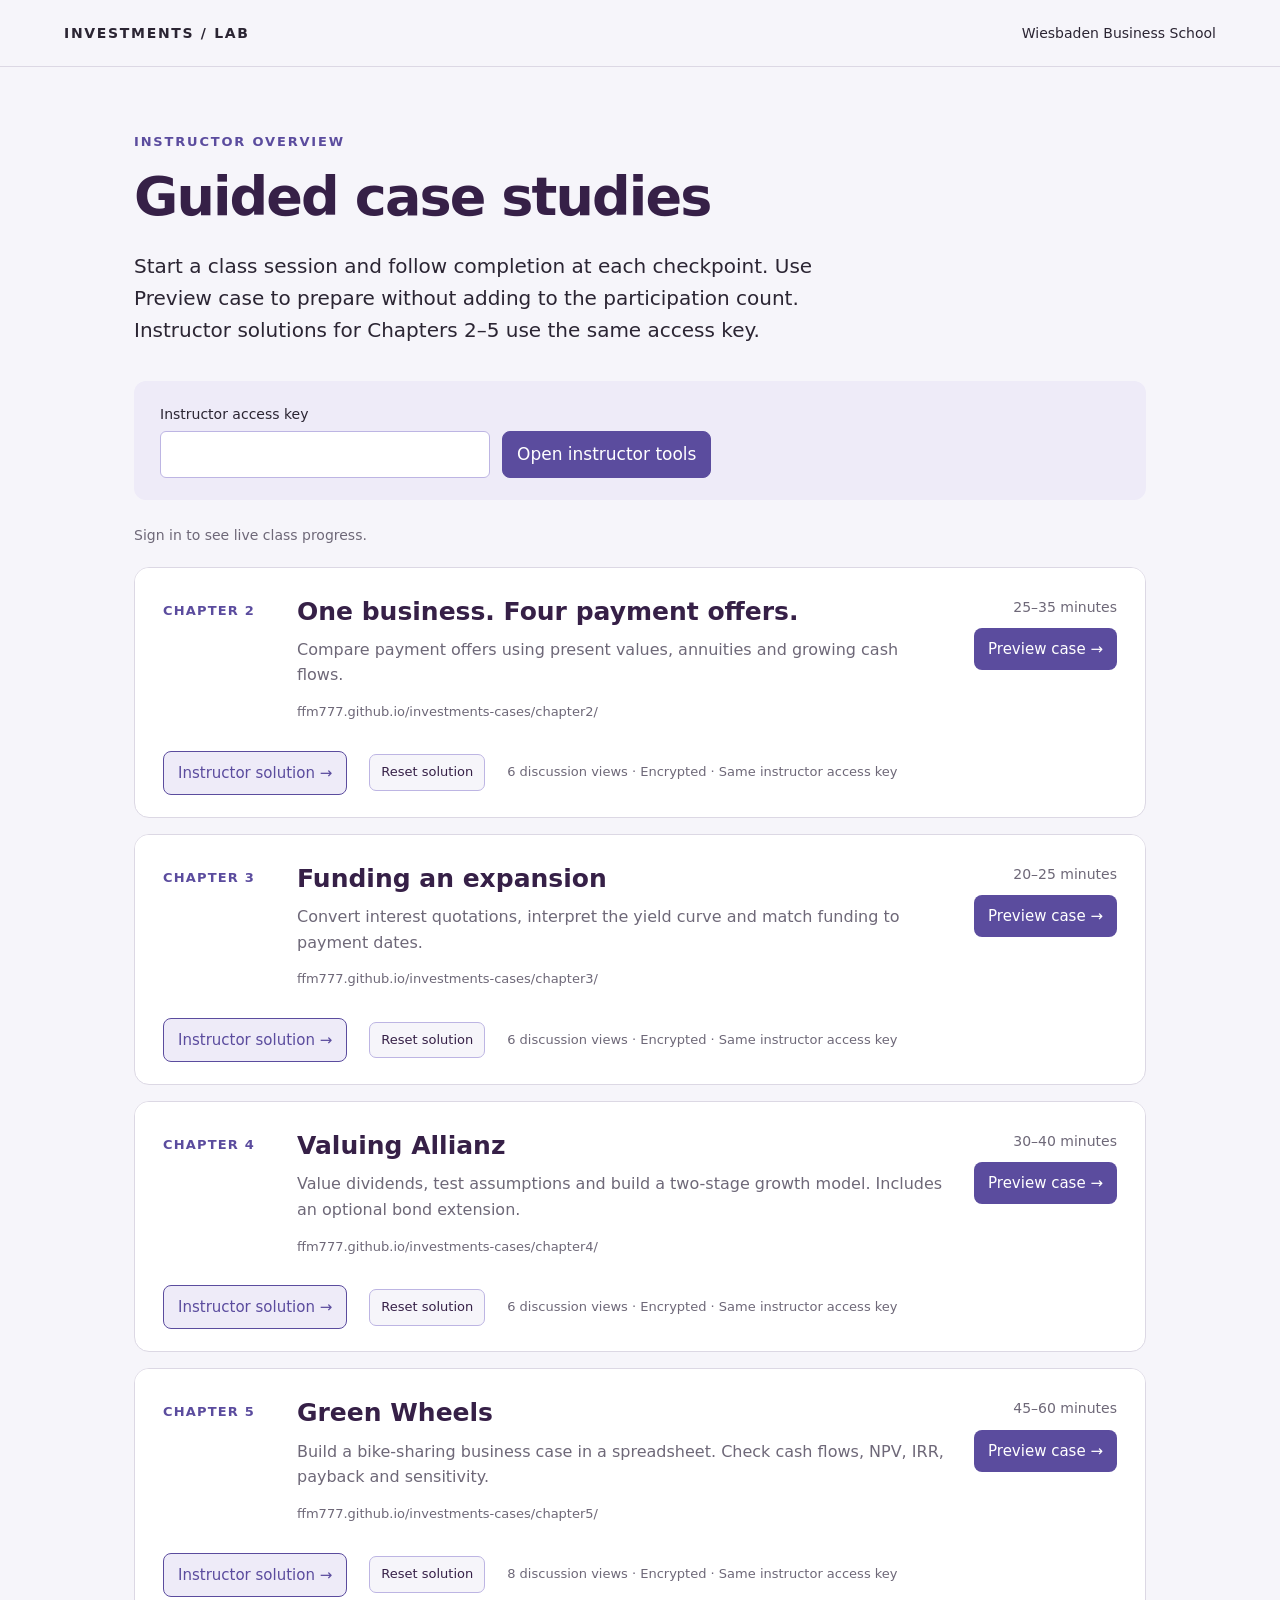
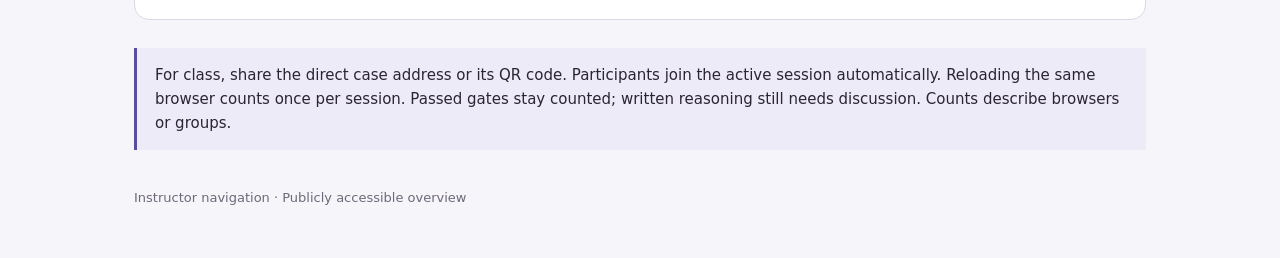
==== commit 3b315f40: "Apply muted HSRM violet theme, add solution reset and protected Excel solution" ====
--- a/index.html
+++ b/index.html
@@ -7,15 +7,16 @@
 <meta name="description" content="Instructor overview of the guided Investments cases at Wiesbaden Business School.">
 <title>Investments Lab · Instructor overview</title>
 <style>
-:root{--ink:#17313a;--muted:#53676d;--paper:#f5f3ec;--line:#d7ded8;--green:#126956;--light:#e9f2ed}*{box-sizing:border-box}body{margin:0;background:var(--paper);color:var(--ink);font:17px/1.6 system-ui,sans-serif}
+:root{--ink:#2B2533;--muted:#6E6878;--paper:#F6F5FA;--line:#DCD8E4;--green:#5B4C9E;--light:#EEEBF8}*{box-sizing:border-box}body{margin:0;background:var(--paper);color:var(--ink);font:17px/1.6 system-ui,sans-serif}
 header{padding:22px max(5vw,20px);border-bottom:1px solid var(--line);display:flex;justify-content:space-between;gap:20px;font-size:14px}header strong{letter-spacing:.12em}
 main{max-width:1060px;margin:auto;padding:52px 24px 30px}.eyebrow{font-size:13px;text-transform:uppercase;letter-spacing:.14em;color:var(--green);font-weight:700}h1{font-size:clamp(34px,5vw,54px);line-height:1.12;letter-spacing:-.035em;margin:14px 0 22px}.lead{max-width:720px;font-size:20px;margin-bottom:35px}
-.cases{display:grid;gap:16px}.case{display:grid;grid-template-columns:110px 1fr 145px;gap:24px;align-items:start;padding:28px;background:white;border:1px solid var(--line);border-radius:15px;color:inherit;text-decoration:none;transition:border-color .15s,box-shadow .15s}.case:hover{border-color:var(--green);box-shadow:0 4px 16px #17313a0b}.case:focus-visible{outline:3px solid #c47f19;outline-offset:4px}
+.cases{display:grid;gap:16px}.case{display:grid;grid-template-columns:110px 1fr 145px;gap:24px;align-items:start;padding:28px;background:white;border:1px solid var(--line);border-radius:15px;color:inherit;text-decoration:none;transition:border-color .15s,box-shadow .15s}.case:hover{border-color:var(--green);box-shadow:0 4px 16px #3620470B}.case:focus-visible{outline:3px solid #7A6B9E;outline-offset:4px}
 .chapter{color:var(--green);font-size:13px;font-weight:700;letter-spacing:.09em;text-transform:uppercase;padding-top:5px}h2{font-size:25px;line-height:1.25;margin:0 0 10px}.description{margin:0;color:var(--muted);font-size:16px}.url{display:block;margin-top:14px;font-size:13px;color:var(--muted);overflow-wrap:anywhere}.action{text-align:right;display:flex;flex-direction:column;gap:10px;align-items:flex-end}.duration{font-size:14px;color:var(--muted)}.open{display:inline-block;background:var(--green);color:white;padding:9px 14px;border-radius:8px;font-size:15px;white-space:nowrap}
 .note{font-size:15px;background:var(--light);border-left:3px solid var(--green);padding:15px 18px;margin:28px 0}footer{font-size:13px;color:var(--muted);padding:10px 0 20px}
 @media(max-width:700px){main{padding:32px 16px}.case{grid-template-columns:1fr;gap:12px;padding:22px}.action{flex-direction:row;align-items:center;justify-content:space-between;text-align:left}.chapter{padding:0}header{font-size:12px}}@media(max-width:440px){header{flex-direction:column;gap:3px}}
+/* HSRM muted palette */ a,a:visited{color:#5B4C9E} h1,h2{color:#362047} .result,.answer{color:#362047}
 </style>
-<link rel="stylesheet" href="shared/instructor-progress.css">
+<link rel="stylesheet" href="shared/instructor-progress.css?v=hsrm-20261117">
 </head>
 <body>
 <header><strong>INVESTMENTS / LAB</strong><span>Wiesbaden Business School</span></header>
@@ -31,7 +32,7 @@
 <p class="note">For class, share the direct case address or its QR code. Participants join the active session automatically. Reloading the same browser counts once per session. Passed gates stay counted; written reasoning still needs discussion. Counts describe browsers or groups.</p>
 <footer>Instructor navigation · Publicly accessible overview</footer>
 </main>
-<script src="shared/live-config.js"></script><script src="shared/instructor-progress.js"></script>
+<script src="shared/live-config.js"></script><script src="shared/instructor-progress.js?v=hsrm-20261117"></script>
 </body>
 </html>
 
--- a/shared/instructor-progress.css
+++ b/shared/instructor-progress.css
@@ -1,3 +1,6 @@
-.case-wrap{background:white;border:1px solid var(--line);border-radius:15px;overflow:hidden}.case-wrap .case{border:0;border-radius:0}.live-panel{border-top:1px solid var(--line);padding:22px 28px;background:#fcfdfb}.live-panel[hidden],#instructorLogin[hidden]{display:none}.live-top{display:flex;justify-content:space-between;gap:16px;align-items:baseline;flex-wrap:wrap}.live-top h3{font-size:18px;margin:0}.live-count{font-size:16px;font-weight:650}.gates{display:grid;grid-template-columns:repeat(4,1fr);gap:18px;margin:18px 0}.gate strong{display:block;font-size:25px}.gate label{font-size:13px;display:block;color:var(--muted);min-height:42px}.gate progress{display:block;width:100%;height:9px;margin:8px 0;accent-color:var(--green)}.gate small{color:var(--muted);font-size:12px}.session-controls{display:flex;align-items:center;flex-wrap:wrap;gap:12px;margin-top:18px}.session-controls input{min-width:180px;max-width:320px;flex:1}.session-controls button,#instructorLogin button,#signOut{font:inherit;padding:9px 14px;border-radius:8px;border:1px solid var(--green);background:var(--green);color:white;cursor:pointer}button:disabled{opacity:.55;cursor:wait}input{font:inherit;padding:9px 12px;border:1px solid #9aada7;border-radius:6px}#instructorLogin{padding:22px 26px;background:var(--light);border-radius:12px;margin:24px 0}#instructorLogin label{display:block;font-size:14px;margin-bottom:6px}#instructorLogin form{display:flex;align-items:end;gap:12px;flex-wrap:wrap}#instructorLogin input{max-width:100%;width:330px}#liveConnection{font-size:14px;color:var(--muted);margin:10px 0 20px}.error{color:#a03719!important}.session-note,.live-message{font-size:13px;color:var(--muted)}.done-line{font-size:15px;margin:12px 0}.closed-label{color:#805c17}.live-message{min-height:21px}.preview-label{font-size:12px;color:var(--muted)}@media(max-width:650px){.gates{grid-template-columns:repeat(2,1fr)}.live-panel{padding:20px}.gate label{min-height:0}#instructorLogin input{width:100%}}
+.case-wrap{background:white;border:1px solid var(--line);border-radius:15px;overflow:hidden}.case-wrap .case{border:0;border-radius:0}.live-panel{border-top:1px solid var(--line);padding:22px 28px;background:#F6F5FA}.live-panel[hidden],#instructorLogin[hidden]{display:none}.live-top{display:flex;justify-content:space-between;gap:16px;align-items:baseline;flex-wrap:wrap}.live-top h3{font-size:18px;margin:0}.live-count{font-size:16px;font-weight:650}.gates{display:grid;grid-template-columns:repeat(4,1fr);gap:18px;margin:18px 0}.gate strong{display:block;font-size:25px}.gate label{font-size:13px;display:block;color:var(--muted);min-height:42px}.gate progress{display:block;width:100%;height:9px;margin:8px 0;accent-color:var(--green)}.gate small{color:var(--muted);font-size:12px}.session-controls{display:flex;align-items:center;flex-wrap:wrap;gap:12px;margin-top:18px}.session-controls input{min-width:180px;max-width:320px;flex:1}.session-controls button,#instructorLogin button,#signOut{font:inherit;padding:9px 14px;border-radius:8px;border:1px solid var(--green);background:var(--green);color:white;cursor:pointer}button:disabled{opacity:.55;cursor:wait}input{font:inherit;padding:9px 12px;border:1px solid #BDB5E3;border-radius:6px}#instructorLogin{padding:22px 26px;background:var(--light);border-radius:12px;margin:24px 0}#instructorLogin label{display:block;font-size:14px;margin-bottom:6px}#instructorLogin form{display:flex;align-items:end;gap:12px;flex-wrap:wrap}#instructorLogin input{max-width:100%;width:330px}#liveConnection{font-size:14px;color:var(--muted);margin:10px 0 20px}.error{color:#68476E!important}.session-note,.live-message{font-size:13px;color:var(--muted)}.done-line{font-size:15px;margin:12px 0}.closed-label{color:#68476E}.live-message{min-height:21px}.preview-label{font-size:12px;color:var(--muted)}@media(max-width:650px){.gates{grid-template-columns:repeat(2,1fr)}.live-panel{padding:20px}.gate label{min-height:0}#instructorLogin input{width:100%}}
 
-.solution-access{display:flex;gap:12px 22px;align-items:center;flex-wrap:wrap;padding:0 28px 22px}.solution-access a{display:inline-block;font-size:15px;padding:9px 14px;border:1px solid var(--green);border-radius:8px;color:var(--green);text-decoration:none;background:var(--light)}.solution-access a:hover{background:#dbece2}.solution-access a:focus-visible{outline:3px solid #c47f19;outline-offset:3px}.solution-access span{font-size:13px;color:var(--muted)}@media(max-width:650px){.solution-access{padding:0 22px 20px}}
+.solution-access{display:flex;gap:12px 22px;align-items:center;flex-wrap:wrap;padding:0 28px 22px}.solution-access a{display:inline-block;font-size:15px;padding:9px 14px;border:1px solid var(--green);border-radius:8px;color:var(--green);text-decoration:none;background:var(--light)}.solution-access a:hover{background:#EEEBF8}.solution-access a:focus-visible{outline:3px solid #7A6B9E;outline-offset:3px}.solution-access span{font-size:13px;color:var(--muted)}@media(max-width:650px){.solution-access{padding:0 22px 20px}}
+
+
+.reset-solution{font:inherit;font-size:13px;padding:7px 11px;border:1px solid #BDB5E3;border-radius:7px;background:#F6F5FA;color:#362047;cursor:pointer}.reset-solution:hover{background:#EEEBF8}.solution-reset-status{flex-basis:100%;margin:0;font-size:13px;color:#6E6878}.solution-reset-status:empty{display:none}
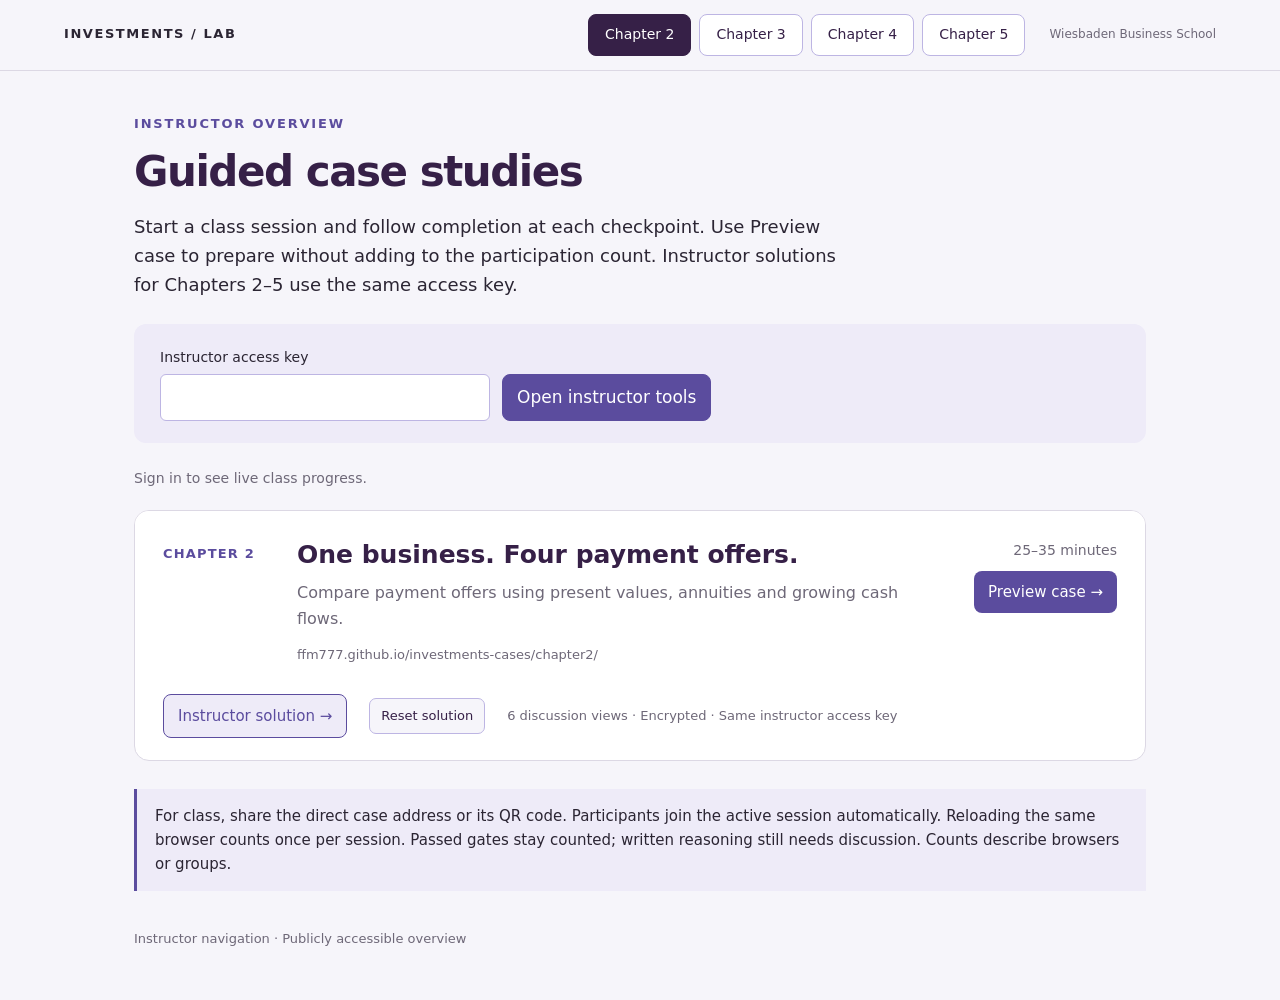
==== commit 179c984d: "Show one instructor case at a time with persistent chapter tabs" ====
--- a/index.html
+++ b/index.html
@@ -16,23 +16,23 @@
 @media(max-width:700px){main{padding:32px 16px}.case{grid-template-columns:1fr;gap:12px;padding:22px}.action{flex-direction:row;align-items:center;justify-content:space-between;text-align:left}.chapter{padding:0}header{font-size:12px}}@media(max-width:440px){header{flex-direction:column;gap:3px}}
 /* HSRM muted palette */ a,a:visited{color:#5B4C9E} h1,h2{color:#362047} .result,.answer{color:#362047}
 </style>
-<link rel="stylesheet" href="shared/instructor-progress.css?v=hsrm-20261117">
+<link rel="stylesheet" href="shared/instructor-progress.css?v=case-tabs-20261117">
 </head>
 <body>
-<header><strong>INVESTMENTS / LAB</strong><span>Wiesbaden Business School</span></header>
+<header class="instructor-header"><strong>INVESTMENTS / LAB</strong><nav class="case-tabs" role="tablist" aria-label="Case studies by chapter"><button type="button" class="case-tab" id="case-tab-chapter2" role="tab" data-case="chapter2" aria-controls="case-panel-chapter2" aria-selected="true">Chapter 2</button><button type="button" class="case-tab" id="case-tab-chapter3" role="tab" data-case="chapter3" aria-controls="case-panel-chapter3" aria-selected="false" tabindex="-1">Chapter 3</button><button type="button" class="case-tab" id="case-tab-chapter4" role="tab" data-case="chapter4" aria-controls="case-panel-chapter4" aria-selected="false" tabindex="-1">Chapter 4</button><button type="button" class="case-tab" id="case-tab-chapter5" role="tab" data-case="chapter5" aria-controls="case-panel-chapter5" aria-selected="false" tabindex="-1">Chapter 5</button></nav><span class="header-school">Wiesbaden Business School</span></header>
 <main>
 <p class="eyebrow">Instructor overview</p><h1>Guided case studies</h1>
 <p class="lead">Start a class session and follow completion at each checkpoint. Use Preview case to prepare without adding to the participation count. Instructor solutions for Chapters 2–5 use the same access key.</p>
-<section id="instructorLogin"><form><div><label for="instructorKey">Instructor access key</label><input id="instructorKey" type="password" autocomplete="current-password" required></div><button type="submit">Open instructor tools</button></form></section><p id="liveConnection" role="status"></p><button type="button" id="signOut" hidden>Sign out</button><nav class="cases" aria-label="Case studies by chapter">
+<section id="instructorLogin"><form><div><label for="instructorKey">Instructor access key</label><input id="instructorKey" type="password" autocomplete="current-password" required></div><button type="submit">Open instructor tools</button></form></section><p id="liveConnection" role="status"></p><button type="button" id="signOut" hidden>Sign out</button><div class="cases" id="casePanels">
 <a class="case" href="chapter2/" data-solution="chapter2/solution/" data-solution-views="6" aria-label="Open Chapter 2: One business. Four payment offers."><span class="chapter">Chapter 2</span><div><h2>One business. Four payment offers.</h2><p class="description">Compare payment offers using present values, annuities and growing cash flows.</p><span class="url">ffm777.github.io/investments-cases/chapter2/</span></div><div class="action"><span class="duration">25–35 minutes</span><span class="open">Open case →</span></div></a>
 <a class="case" href="chapter3/" data-solution="chapter3/solution/" data-solution-views="6" aria-label="Open Chapter 3: Funding an expansion"><span class="chapter">Chapter 3</span><div><h2>Funding an expansion</h2><p class="description">Convert interest quotations, interpret the yield curve and match funding to payment dates.</p><span class="url">ffm777.github.io/investments-cases/chapter3/</span></div><div class="action"><span class="duration">20–25 minutes</span><span class="open">Open case →</span></div></a>
 <a class="case" href="chapter4/" data-solution="chapter4/solution/" data-solution-views="6" aria-label="Open Chapter 4: Valuing Allianz"><span class="chapter">Chapter 4</span><div><h2>Valuing Allianz</h2><p class="description">Value dividends, test assumptions and build a two-stage growth model. Includes an optional bond extension.</p><span class="url">ffm777.github.io/investments-cases/chapter4/</span></div><div class="action"><span class="duration">30–40 minutes</span><span class="open">Open case →</span></div></a>
 <a class="case" href="chapter5/" data-solution="chapter5/solution/" data-solution-views="8" aria-label="Open Chapter 5: Green Wheels"><span class="chapter">Chapter 5</span><div><h2>Green Wheels</h2><p class="description">Build a bike-sharing business case in a spreadsheet. Check cash flows, NPV, IRR, payback and sensitivity.</p><span class="url">ffm777.github.io/investments-cases/chapter5/</span></div><div class="action"><span class="duration">45–60 minutes</span><span class="open">Open case →</span></div></a>
-</nav>
+</div>
 <p class="note">For class, share the direct case address or its QR code. Participants join the active session automatically. Reloading the same browser counts once per session. Passed gates stay counted; written reasoning still needs discussion. Counts describe browsers or groups.</p>
 <footer>Instructor navigation · Publicly accessible overview</footer>
 </main>
-<script src="shared/live-config.js"></script><script src="shared/instructor-progress.js?v=hsrm-20261117"></script>
+<script src="shared/live-config.js"></script><script src="shared/instructor-progress.js?v=case-tabs-20261117"></script>
 </body>
 </html>
 
--- a/shared/instructor-progress.css
+++ b/shared/instructor-progress.css
@@ -4,3 +4,14 @@
 
 
 .reset-solution{font:inherit;font-size:13px;padding:7px 11px;border:1px solid #BDB5E3;border-radius:7px;background:#F6F5FA;color:#362047;cursor:pointer}.reset-solution:hover{background:#EEEBF8}.solution-reset-status{flex-basis:100%;margin:0;font-size:13px;color:#6E6878}.solution-reset-status:empty{display:none}
+
+/* One instructor case at a time. */
+.instructor-header{position:sticky;top:0;z-index:10;background:var(--paper);align-items:center;flex-wrap:wrap;gap:12px 24px;padding-top:14px;padding-bottom:14px}
+.instructor-header strong{font-size:13px;white-space:nowrap}.header-school{font-size:12px;color:var(--muted)}
+.case-tabs{display:flex;gap:8px;align-items:center;margin-left:auto}
+.case-tab{font:inherit;font-size:14px;line-height:1.4;cursor:pointer;padding:10px 16px;border:1px solid #BDB5E3;border-radius:8px;background:white;color:#362047;white-space:nowrap}
+.case-tab:hover{background:var(--light)}.case-tab[aria-selected=true]{background:#362047;border-color:#362047;color:white}
+.case-tab:focus-visible{outline:3px solid #7A6B9E;outline-offset:3px}.case-wrap[hidden]{display:none}.case-wrap:focus-visible{outline:3px solid #7A6B9E;outline-offset:3px}
+main{padding-top:30px}h1{font-size:clamp(30px,4vw,42px);margin-bottom:16px}.lead{font-size:18px;margin-bottom:24px}
+@media(max-width:900px){.header-school{margin-left:auto}.case-tabs{margin-left:0}}
+@media(max-width:700px){.instructor-header{flex-direction:row;gap:10px 14px;padding:12px 16px}.header-school{font-size:11px}.case-tabs{order:3;display:grid;grid-template-columns:repeat(4,minmax(0,1fr));width:100%;gap:6px}.case-tab{font-size:13px;padding:10px 5px}main{padding-top:24px}.lead{font-size:16px}}
